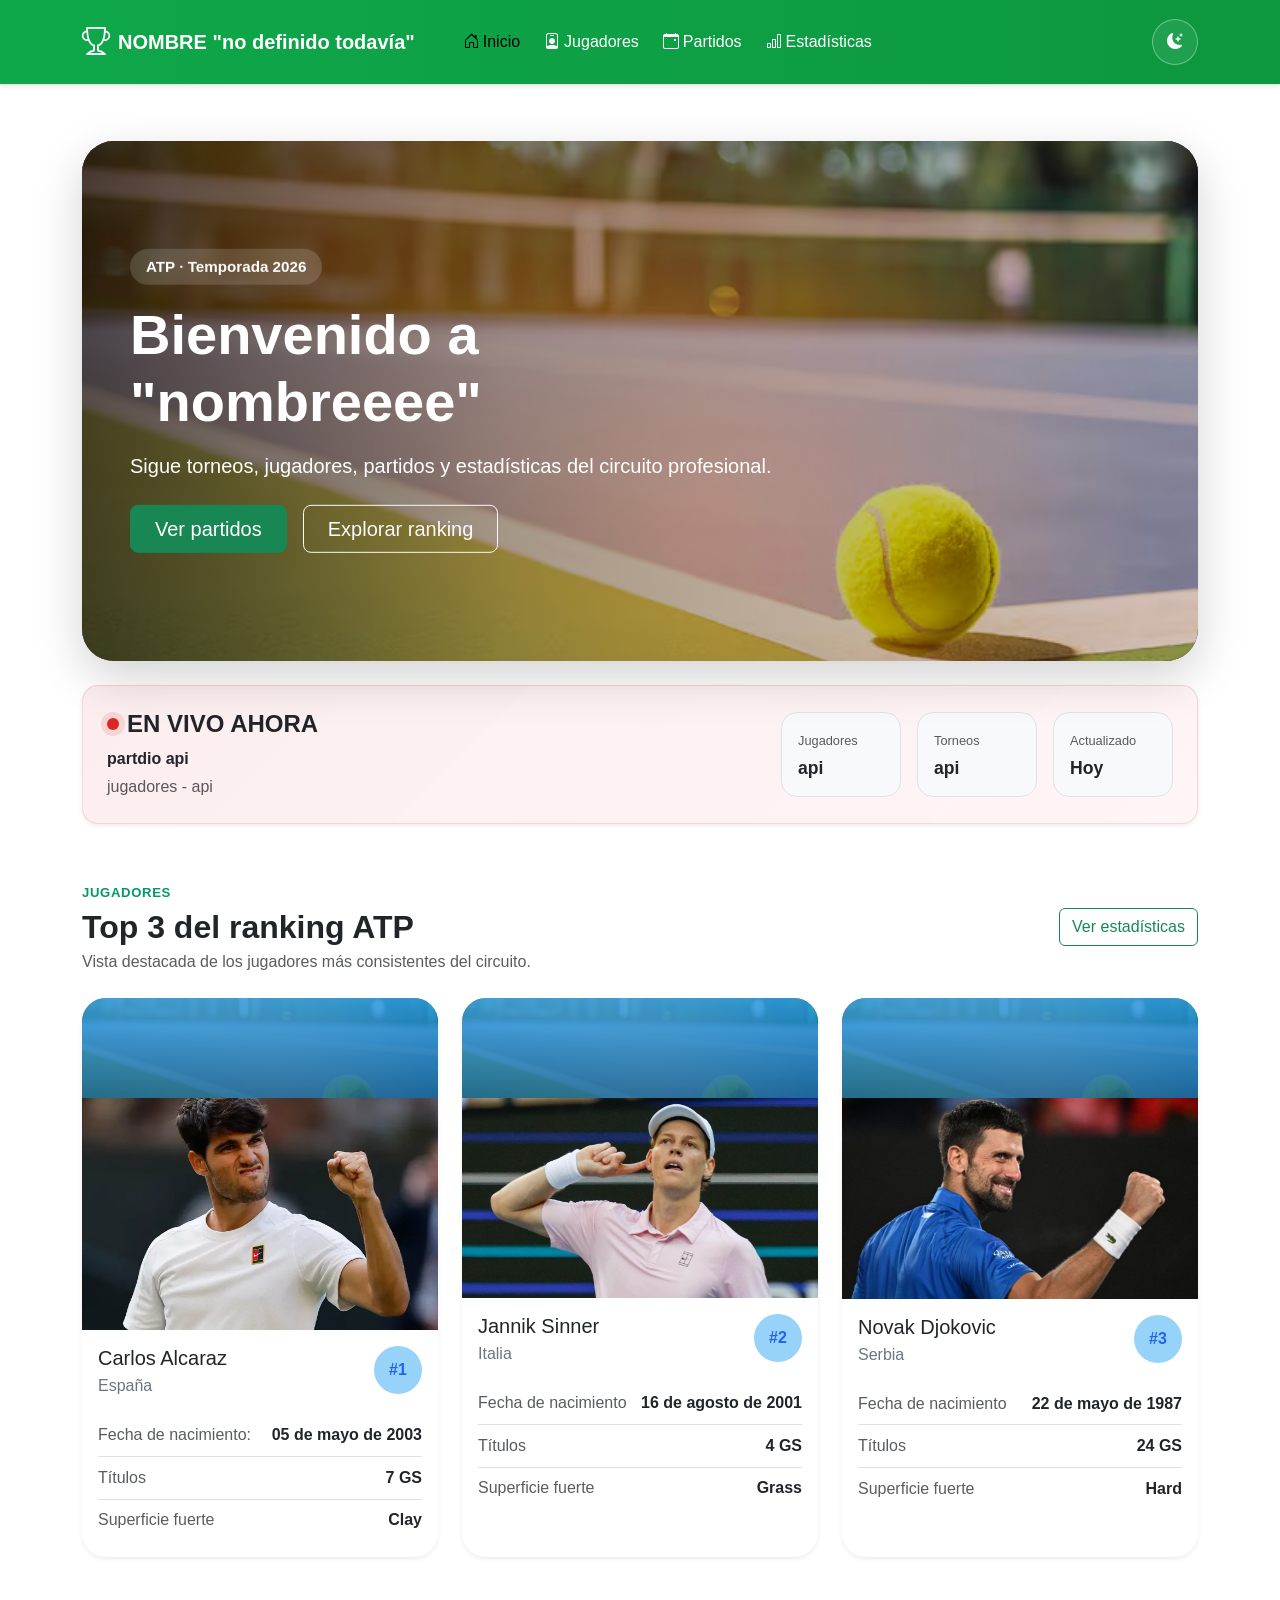
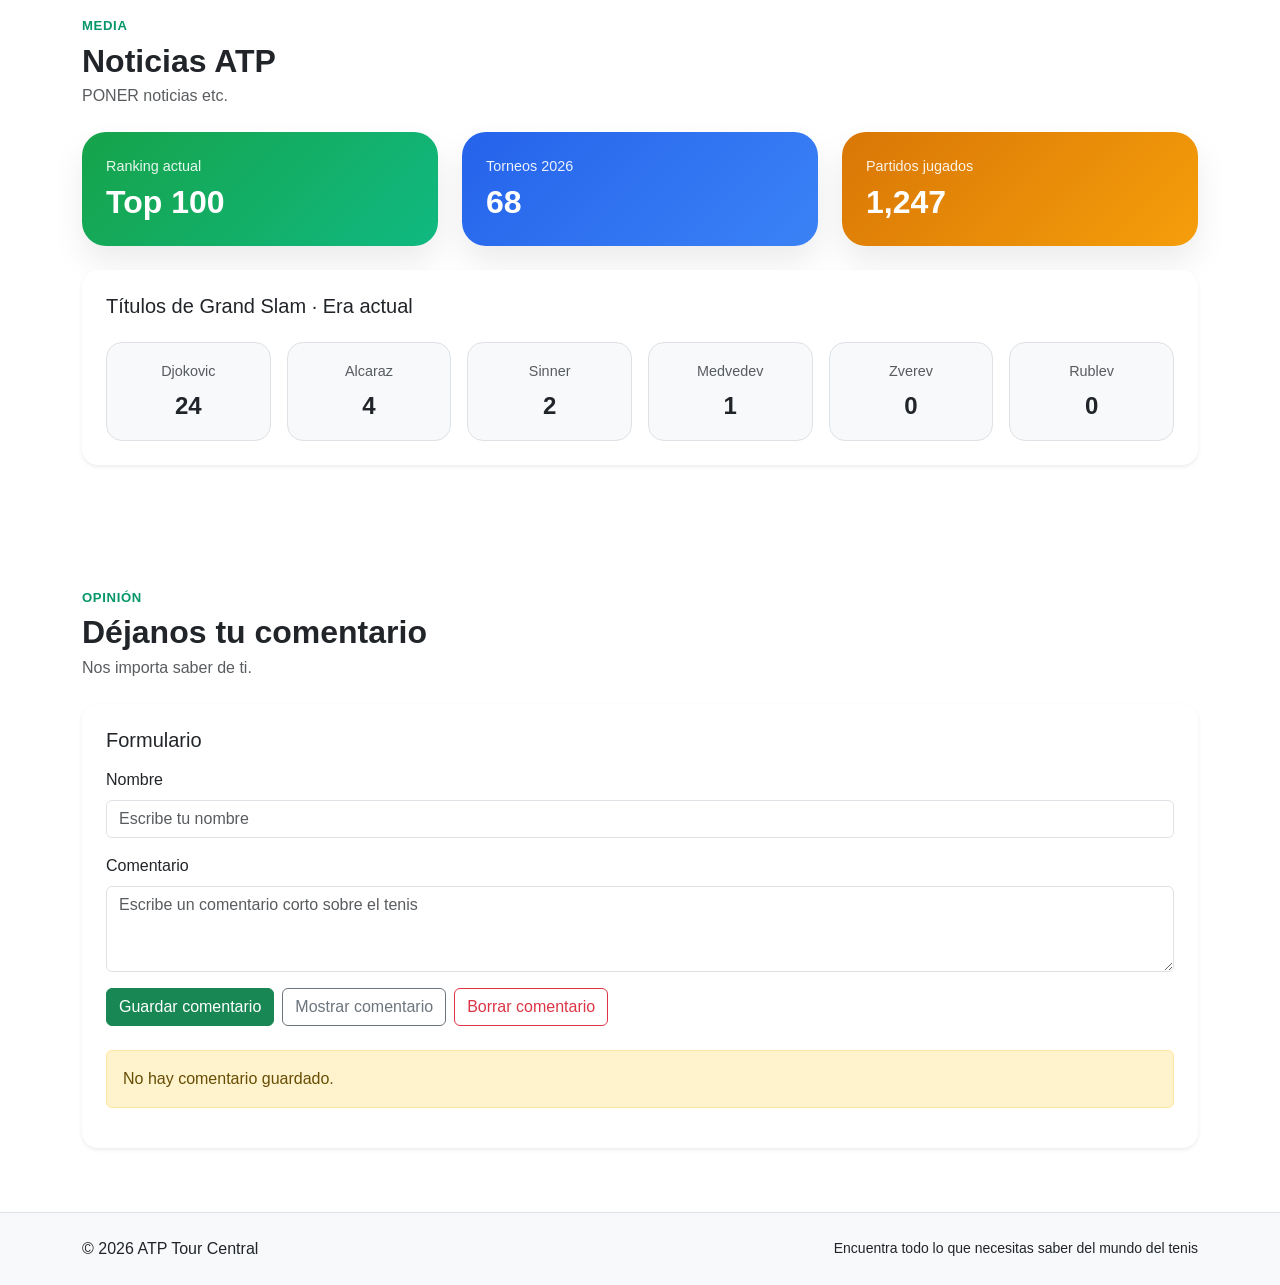
==== index.html @ 0504f3cb ""Cambio de carta"" ====
<!doctype html>
<html
	lang="es"
	data-bs-theme="light">
	<head>
		<meta charset="UTF-8" />
		<meta
			name="viewport"
			content="width=device-width, initial-scale=1.0" />
		<title>Eventos Tenis</title>

		<link
			href="https://cdn.jsdelivr.net/npm/bootstrap@5.3.3/dist/css/bootstrap.min.css"
			rel="stylesheet" />

		<!-- Iconos de bootstrap para navbar -->
		<link
			rel="stylesheet"
			href="https://cdn.jsdelivr.net/npm/bootstrap-icons@1.11.3/font/bootstrap-icons.min.css" />

		<link
			rel="stylesheet"
			href="css/styles.css" />
	</head>
	<body>
		<header class="site-header sticky-top">
			<nav class="navbar navbar-expand-lg border-bottom shadow-sm">
				<div class="container py-2">
					<a
						class="navbar-brand d-flex align-items-center gap-2 fw-bold brand-title"
						href="#inicio">
						<i class="bi bi-trophy fs-3"></i>
						<span>NOMBRE "no definido todavía"</span>
					</a>

					<div class="d-flex align-items-center gap-2 order-lg-2">
						<button
							id="temaToggle"
							class="btn btn-tema-toggle"
							type="button"
							aria-label="Cambiar tema">
							<i class="bi bi-moon-stars-fill"></i>
						</button>

						<button
							class="navbar-toggler"
							type="button"
							data-bs-toggle="collapse"
							data-bs-target="#mainNavbar"
							aria-controls="mainNavbar"
							aria-expanded="false"
							aria-label="Toggle navigation">
							<span class="navbar-toggler-icon"></span>
						</button>
					</div>

					<div
						class="collapse navbar-collapse order-lg-1"
						id="mainNavbar">
						<ul class="navbar-nav ms-lg-4 mt-3 mt-lg-0 gap-lg-2">
							<li class="nav-item">
								<a
									class="nav-link active"
									href="#inicio">
									<i class="bi bi-house-door me-1"></i>Inicio
								</a>
							</li>
							<li class="nav-item">
								<a
									class="nav-link"
									href="jugadores.html">
									<i class="bi bi-person-badge me-1"></i>Jugadores
								</a>
							</li>
							<li class="nav-item">
								<a
									class="nav-link"
									href="partidos.html">
									<i class="bi bi-calendar-event me-1"></i>Partidos
								</a>
							</li>
							<li class="nav-item">
								<a
									class="nav-link"
									href="estadisticas.html">
									<i class="bi bi-bar-chart me-1"></i>Estadísticas
								</a>
							</li>
						</ul>
					</div>
				</div>
			</nav>
		</header>

		<main>
			<section
				id="inicio"
				class="section-space">
				<div class="container">
					<div
						class="recuadro-card overflow-hidden position-relative rounded-5 shadow-lg">
						<img
							src="img/cancha_tenis.avif"
							alt="Cancha de tenis"
							class="recuadro-image" />
						<div class="recuadro-overlay"></div>

						<div
							class="recuadro-content position-absolute top-50 start-0 translate-middle-y">
							<div class="px-4 px-md-5">
								<span class="badge rounded-pill recuadro-badge mb-3">
									ATP · Temporada 2026
								</span>
								<h1 class="display-4 fw-bold mb-3">Bienvenido a "nombreeee"</h1>
								<p class="lead mb-4 recuadro-text">
									Sigue torneos, jugadores, partidos y estadísticas del circuito
									profesional.
								</p>
								<div class="d-flex flex-wrap gap-3">
									<a
										href="partidos.html"
										class="btn btn-success btn-lg px-4">
										Ver partidos
									</a>
									<a
										href="jugadores.html"
										class="btn btn-outline-light btn-lg px-4">
										Explorar ranking
									</a>
								</div>
							</div>
						</div>
					</div>

					<!-- En vivo -->
					<div class="live-banner mt-4 rounded-4 p-4 shadow-sm">
						<div
							class="d-flex flex-column flex-lg-row justify-content-between align-items-lg-center gap-3">
							<div>
								<div class="d-flex align-items-center gap-2 mb-2">
									<span class="live-dot"></span>
									<h2 class="h4 mb-0 text-uppercase fw-bold">En vivo ahora</h2>
								</div>
								<p class="mb-1 fw-semibold">partdio api</p>
								<p class="mb-0 live-subtext">jugadores - api</p>
							</div>

							<div class="d-flex gap-3 flex-wrap">
								<div class="mini-tarjeta">
									<span class="mini-tarjeta-label">Jugadores</span>
									<strong>api</strong>
								</div>
								<div class="mini-tarjeta">
									<span class="mini-tarjeta-label">Torneos</span>
									<strong>api</strong>
								</div>
								<div class="mini-tarjeta">
									<span class="mini-tarjeta-label">Actualizado</span>
									<strong>Hoy</strong>
								</div>
							</div>
						</div>
					</div>
				</div>
			</section>
			<section
				id="jugadores"
				class="section-space">
				<div class="container">
					<div
						class="section-heading d-flex flex-column flex-md-row justify-content-between align-items-md-center gap-3 mb-4">
						<div>
							<span class="seccion-titulos">Jugadores</span>
							<h2 class="section-title mb-1">Top 3 del ranking ATP</h2>
							<p class="section-subtitle mb-0">
								Vista destacada de los jugadores más consistentes del circuito.
							</p>
						</div>
						<a
							href="estadisticas.html"
							class="btn btn-outline-success"
							>Ver estadísticas</a
						>
					</div>

					<div
						id="infoJugadores3"
						class="row g-4">
						<div class="col-12 col-md-6 col-xl-4">
							<article class="player-card card border-0 shadow-sm h-100">
								<div class="player-card-top"></div>
								<img src="img/CarlosAlcaraz.webp" style="width: 420px; height: 232px; object-fit: cover;">
								<div class="card-body">
									<div
										class="d-flex justify-content-between align-items-start mb-3">
										<div>
											<h3
												id="jugador1-nombre"
												class="h5 mb-1">
												Carlos Alcaraz
											</h3>
											<p
												id="jugador1-pais"
												class="text-secondary mb-0">
												España
											</p>
										</div>
										<span class="ranking-badge">#1</span>
									</div>

									<ul class="list-unstyled player-meta mb-0">
										<li>
											<span>Fecha de nacimiento:</span
											><strong id="jugador1-edad">05 de mayo de 2003</strong>
										</li>
										<li><span>Títulos</span><strong>7 GS</strong></li>
										<li><span>Superficie fuerte</span><strong>Clay</strong></li>
									</ul>
								</div>
							</article>
						</div>

						<div class="col-12 col-md-6 col-xl-4">
							<article class="player-card card border-0 shadow-sm h-100">
								<div class="player-card-top"></div>
								<img src="img/Jannik.jpg">
								<div class="card-body">
									<div
										class="d-flex justify-content-between align-items-start mb-3">
										<div>
											<h3
												id="jugador2-nombre"
												class="h5 mb-1">
												Jannik Sinner
											</h3>
											<p
												id="jugador2-pais"
												class="text-secondary mb-0">
												Italia
											</p>
										</div>
										<span class="ranking-badge">#2</span>
									</div>

									<ul class="list-unstyled player-meta mb-0">
										<li>
											<span>Fecha de nacimiento</span
											><strong id="jugador2-edad">16 de agosto de 2001</strong>
										</li>
										<li><span>Títulos</span><strong>4 GS</strong></li>
										<li><span>Superficie fuerte</span><strong>Grass</strong></li>
									</ul>
								</div>
							</article>
						</div>

						<div class="col-12 col-md-6 col-xl-4">
							<article class="player-card card border-0 shadow-sm h-100">
								<div class="player-card-top"></div>
								<img src="img/novak.jpeg">
								<div class="card-body">
									<div
										class="d-flex justify-content-between align-items-start mb-3">
										<div>
											<h3
												id="jugador3-nombre"
												class="h5 mb-1">
												Novak Djokovic
											</h3>
											<p
												id="jugador3-pais"
												class="text-secondary mb-0">
												Serbia
											</p>
										</div>
										<span class="ranking-badge">#3</span>
									</div>

									<ul class="list-unstyled player-meta mb-0">
										<li>
											<span>Fecha de nacimiento</span
											><strong id="jugador3-edad">22 de mayo de 1987</strong>
										</li>
										<li><span>Títulos</span><strong>24 GS</strong></li>
										<li><span>Superficie fuerte</span><strong>Hard</strong></li>
									</ul>
								</div>
							</article>
						</div>
					</div>
				</section>
			<section
				id="relleno"
				class="section-space section-bottom-space">
				<div class="container">
					<div class="section-heading mb-4">
						<span class="seccion-titulos">Media</span>
						<h2 class="section-title mb-1">Noticias ATP</h2>
						<p class="section-subtitle mb-0">
							PONER noticias etc. 
						</p>
					</div>

					<!-- Stats cards -->
					<div class="row g-4 mb-4">
						<div class="col-12 col-md-4">
							<div class="stats-summary-card summary-green h-100">
								<span class="summary-label">Ranking actual</span>
								<h3 class="summary-value">Top 100</h3>
							</div>
						</div>
						<div class="col-12 col-md-4">
							<div class="stats-summary-card summary-blue h-100">
								<span class="summary-label">Torneos 2026</span>
								<h3 class="summary-value">68</h3>
							</div>
						</div>
						<div class="col-12 col-md-4">
							<div class="stats-summary-card summary-yellow h-100">
								<span class="summary-label">Partidos jugados</span>
								<h3 class="summary-value">1,247</h3>
							</div>
						</div>
					</div>

					

						<!-- Grand Slams -->
						<div class="col-12">
							<div class="card border-0 shadow-sm rounded-4">
								<div class="card-body p-4">
									<h3 class="h5 mb-4">Títulos de Grand Slam · Era actual</h3>

									<div class="row g-3">
										<div class="col-6 col-md-3 col-xl-2">
											<div class="slam-box">
												<span class="slam-label">Djokovic</span>
												<strong>24</strong>
											</div>
										</div>
										<div class="col-6 col-md-3 col-xl-2">
											<div class="slam-box">
												<span class="slam-label">Alcaraz</span>
												<strong>4</strong>
											</div>
										</div>
										<div class="col-6 col-md-3 col-xl-2">
											<div class="slam-box">
												<span class="slam-label">Sinner</span>
												<strong>2</strong>
											</div>
										</div>
										<div class="col-6 col-md-3 col-xl-2">
											<div class="slam-box">
												<span class="slam-label">Medvedev</span>
												<strong>1</strong>
											</div>
										</div>
										<div class="col-6 col-md-3 col-xl-2">
											<div class="slam-box">
												<span class="slam-label">Zverev</span>
												<strong>0</strong>
											</div>
										</div>
										<div class="col-6 col-md-3 col-xl-2">
											<div class="slam-box">
												<span class="slam-label">Rublev</span>
												<strong>0</strong>
											</div>
										</div>
									</div>
								</div>
							</div>
						</div>
					</div>
				</div>
			</section>
			<section
				id="comentarios"
				class="section-space section-bottom-space">
				<div class="container">
					<div class="section-heading mb-4">
						<span class="seccion-titulos">Opinión</span>
						<h2 class="section-title mb-1">Déjanos tu comentario</h2>
						<p class="section-subtitle mb-0">
							Nos importa saber de ti. 
						</p>
					</div>

					<div class="card border-0 shadow-sm rounded-4">
						<div class="card-body p-4">
							<form
								action=""
								method="post">
								<fieldset>
									<legend class="h5 mb-3">Formulario</legend>

									<div class="mb-3">
										<label
											for="nombreComentario"
											class="form-label"
											>Nombre</label
										>
										<input
											type="text"
											id="nombreComentario"
											name="nombreComentario"
											class="form-control"
											placeholder="Escribe tu nombre" />
									</div>

									<div class="mb-3">
										<label
											for="textoComentario"
											class="form-label"
											>Comentario</label
										>
										<textarea
											id="textoComentario"
											name="textoComentario"
											class="form-control"
											rows="3"
											placeholder="Escribe un comentario corto sobre el tenis"></textarea>
									</div>
								</fieldset>
							</form>

							<div class="d-flex flex-wrap gap-2">
								<button
									onclick="guardarComentario()"
									class="btn btn-success">
									Guardar comentario
								</button>
								<button
									onclick="verComentario()"
									class="btn btn-outline-secondary">
									Mostrar comentario
								</button>
								<button
									onclick="borrarComentario()"
									class="btn btn-outline-danger">
									Borrar comentario
								</button>
							</div>

							<div
								id="resultadoComentario"
								class="mt-4"></div>
						</div>
					</div>
				</div>
			</section>
			
		</main>

		<footer class="site-footer py-4">
			<div class="container">
				<div
					class="d-flex flex-column flex-md-row justify-content-between align-items-md-center gap-2">
					<p class="mb-0">© 2026 ATP Tour Central</p>
					<p class="mb-0 small">
						Encuentra todo lo que necesitas saber del mundo del tenis
					</p>
				</div>
			</div>
		</footer>

		<script src="https://cdn.jsdelivr.net/npm/bootstrap@5.3.3/dist/js/bootstrap.bundle.min.js"></script>

		<script src="js/script.js"></script>
		<script src="js/tema_script.js"></script>
	</body>
</html>
---- css/styles.css ----
/*Declaración de colores específicos para la página*/
:root {
  --tennis-green: #10b981;
  --tennis-green-dark: #059669;
  --tennis-blue: #2563eb;
  --tennis-yellow: #f59e0b;
  --surface-bg: #f4f7fb;
  --card-radius: 1.5rem;
}

html {
  scroll-behavior: smooth;
}

body {
  /* Se dan los colores como var() para que el efecto de cambio de tema funcione*/
  background: var(--bs-body-bg); 
  color: var(--bs-body-color);
  font-family: "Segoe UI", Tahoma, Geneva, Verdana, sans-serif;
}

.section-space {
  padding-top: 3.5rem;
}

.section-bottom-space {
  padding-bottom: 4rem;
}


/*Estilado de la barra de navegación degradada*/
.site-header .navbar {
  background: linear-gradient(90deg, #0ea84a, #0d973f);
}

.brand-title,
.nav-link {
  color: white;
}

.nav-link:hover {
  color: white;
  background-color: rgba(255, 255, 255, 0.15);
  border-radius: 20px;
}

.navbar-toggler {
  border-color: white;
}

.navbar-toggler-icon {
  filter: invert(1);
}

/* Boton de cambio de tema de claro a oscuro*/
.btn-tema-toggle {
  border: 1px solid rgba(255, 255, 255, 0.35);
  color: #fff;
  border-radius: 999px;
  width: 46px;
  height: 46px;
  display: grid;
  place-items: center;
  background: rgba(255, 255, 255, 0.08);
}

.btn-tema-toggle:hover {
  background: rgba(255, 255, 255, 0.16);
  color: #fff;
}

/* Estilo para el recuadro principal con imagen degradada*/
.recuadro-card {
  min-height: 520px;
  background: #0b1324;
}

.recuadro-image {
  width: 100%;
  height: 520px;
  object-fit: cover;
  display: block;
}

.recuadro-overlay {
  position: absolute;
  inset: 0;
  background:
    linear-gradient(90deg, rgba(0, 0, 0, 0.65) 0%, rgba(0, 0, 0, 0.35) 38%, rgba(0, 0, 0, 0.12) 100%);
}

.recuadro-content {
  z-index: 2;
  max-width: 760px;
  color: #fff;
}

.recuadro-badge {
  background-color: rgba(255, 255, 255, 0.15);
  color: #fff;
  font-size: 0.95rem;
  padding: 0.65rem 1rem;
  backdrop-filter: blur(8px);
}

.recuadro-text {
  max-width: 650px;
}

/* Banner de partidos en vivo con el punto de "en vivo"*/
.live-banner {
  background: linear-gradient(135deg, rgba(220, 38, 38, 0.08), rgba(244, 63, 94, 0.05));
  border: 1px solid rgba(220, 38, 38, 0.14);
}

.live-dot {
  width: 12px;
  height: 12px;
  background-color: #dc2626;
  border-radius: 50%;
  display: inline-block;
  box-shadow: 0 0 0 6px rgba(220, 38, 38, 0.12);
}

.live-subtext {
  color: var(--bs-secondary-color);
}

/* Tarjetas mini que aparecen en el banner de live*/
.mini-tarjeta {
  min-width: 120px;
  background: var(--bs-tertiary-bg);
  border-radius: 1rem;
  padding: 0.9rem 1rem;
  border: 1px solid var(--bs-border-color);
}

.mini-tarjeta strong {
  display: block;
  font-size: 1.1rem;
  margin-top: 0.2rem;
}

.mini-tarjeta-label {
  font-size: 0.8rem;
  color: var(--bs-secondary-color);
}

/* Los títulos referentes a la división de secciones #href*/
.seccion-titulos {
  display: inline-block;
  color: var(--tennis-green-dark);
  font-weight: 700;
  text-transform: uppercase;
  letter-spacing: 0.05em;
  font-size: 0.82rem;
  margin-bottom: 0.35rem;
}

.section-title {
  font-size: 2rem;
  font-weight: 700;
}

.section-subtitle {
  color: var(--bs-secondary-color);
}

/* Las tarjetas de los jugadore tpo 3*/
.player-card {
  border-radius: var(--card-radius);
  overflow: hidden;
  transition: transform 0.25s ease, box-shadow 0.25s ease;
}

/* Que pasa si el mouse está encima*/
.player-card:hover {
  transform: translateY(-5px);
  box-shadow: 0 1.25rem 2rem rgba(0, 0, 0, 0.08) !important;
}

/* top de las tarjetas con posible foto de jugadores*/
.player-card-top {
  height: 100px;
  background:
    linear-gradient(rgba(41, 164, 240, 0.82), rgba(4, 93, 149, 0.82)),
    url("../img/cancha_tenis.avif") center/cover;
}

.ranking-badge {
  width: 48px;
  height: 48px;
  border-radius: 50%;
  background: rgba(41, 164, 240, 0.486);
  color: var(--tennis-blue);
  display: grid;
  place-items: center;
  font-weight: 700;
}

/*Estilado de la tabla de rankings*/
.player-meta li {
  display: flex;
  justify-content: space-between;
  padding: 0.55rem 0;
  border-bottom: 1px solid var(--bs-border-color);
}

.player-meta li:last-child {
  border-bottom: none;
}

.player-meta span {
  color: var(--bs-secondary-color);
}

.ranking-table thead th {
  background: var(--bs-tertiary-bg);
  color: var(--bs-body-color);
  font-weight: 700;
  white-space: nowrap;
}

.ranking-table td,
.ranking-table th {
  padding: 1rem 1.1rem;
  border-color: var(--bs-border-color);
}




/* Seccion del calendario de los partidos en forma de lista card*/
.match-card {
  transition: transform 0.2s ease, box-shadow 0.2s ease;
}

.match-card:hover {
  transform: translateY(-3px);
}

.match-tournament {
  display: inline-block;
  font-weight: 600;
  color: var(--tennis-green-dark);
}

.vs-badge {
  background: var(--bs-tertiary-bg);
  color: var(--bs-secondary-color);
  border-radius: 999px;
  font-size: 0.8rem;
  padding: 0.3rem 0.75rem;
  width: fit-content;
}

.match-time {
  font-weight: 600;
}

.match-status {
  display: inline-block;
  border-radius: 999px;
  padding: 0.45rem 0.85rem;
  font-size: 0.85rem;
  font-weight: 600;
}

.match-status.live {
  background: rgba(220, 38, 38, 0.12);
  color: #dc2626;
}

.match-status.next {
  background: rgba(37, 99, 235, 0.12);
  color: #2563eb;
}


/*Tarjetas de estadísticas con sus respectivos colores degradados*/
.stats-summary-card {
  border-radius: var(--card-radius);
  color: #fff;
  padding: 1.5rem;
  box-shadow: 0 1rem 2rem rgba(0, 0, 0, 0.08);
}

.summary-green {
  background: linear-gradient(135deg, #16a34a, #10b981);
}

.summary-blue {
  background: linear-gradient(135deg, #2563eb, #3b82f6);
}

.summary-yellow {
  background: linear-gradient(135deg, #d97706, #f59e0b);
}

.summary-label {
  display: block;
  font-size: 0.9rem;
  opacity: 0.9;
  margin-bottom: 0.35rem;
}

.summary-value {
  font-size: 2rem;
  font-weight: 700;
  margin: 0;
}

/* Mini cuadrados de los grand slams de los principales jugadores*/
.slam-box {
  background: var(--bs-tertiary-bg);
  border: 1px solid var(--bs-border-color);
  border-radius: 1rem;
  padding: 1rem;
  text-align: center;
  height: 100%;
}

.slam-box strong {
  display: block;
  font-size: 1.5rem;
  margin-top: 0.35rem;
}

.slam-label {
  color: var(--bs-secondary-color);
  font-size: 0.9rem;
}


/* Estilado del pie de pagina*/
.site-footer {
  border-top: 1px solid var(--bs-border-color);
  background: var(--bs-tertiary-bg);
}

/*IMPORTANTE*/
/* Ajustes para el tema oscuro */
[data-bs-theme="dark"] .site-header .navbar {
  background: linear-gradient(90deg, #0c7c36, #0b6f31);
}

[data-bs-theme="dark"] .recuadro-overlay {
  background:
    linear-gradient(90deg, rgba(0, 0, 0, 0.76) 0%, rgba(0, 0, 0, 0.48) 38%, rgba(0, 0, 0, 0.16) 100%);
}

[data-bs-theme="dark"] .live-banner {
  background: rgba(255, 255, 255, 0.03);
  border-color: rgba(255, 255, 255, 0.08);
}

[data-bs-theme="dark"] .ranking-table tbody tr:hover {
  background: rgba(16, 185, 129, 0.08);
}

/* IMPORTANTE*/
/* Cómo se hace responsivo*/
@media (max-width: 991.98px) {
  .recuadro-card,
  .recuadro-image {
    min-height: 450px;
    height: 450px;
  }

  .recuadro-content h1 {
    font-size: 2.5rem;
  }
}

@media (max-width: 767.98px) {
  .section-space {
    padding-top: 2.5rem;
  }

  .recuadro-card,
  .recuadro-image {
    min-height: 420px;
    height: 420px;
  }

  .recuadro-content {
    max-width: 100%;
  }

  .recuadro-content h1 {
    font-size: 2rem;
  }

  .recuadro-text {
    font-size: 1rem;
  }


  .section-title {
    font-size: 1.6rem;
  }

}
/* Estilos adicionales para los partidos */
.match-card .badge.bg-light {
    background-color: var(--bs-tertiary-bg) !important;
    color: var(--bs-body-color) !important;
    border: 1px solid var(--bs-border-color);
}

.filter-btn.active {
    background-color: var(--tennis-green);
    border-color: var(--tennis-green);
    color: white;
}

.filter-btn.btn-outline-secondary:hover {
    background-color: var(--tennis-green);
    border-color: var(--tennis-green);
    color: white;
}

#tournament-info .badge {
    font-size: 0.8rem;
    padding: 0.4rem 0.8rem;
}

.match-card .bi-trophy-fill {
    font-size: 0.75rem;
}

.match-card .border-top {
    border-color: var(--bs-border-color) !important;
}

/* Estilos para los badges de sets */
.match-card .badge.bg-light {
    background-color: var(--bs-tertiary-bg) !important;
    color: var(--bs-body-color) !important;
    border: 1px solid var(--bs-border-color);
    font-weight: normal;
    padding: 0.4rem 0.8rem;
}

.filter-btn.active {
    background-color: var(--tennis-green);
    border-color: var(--tennis-green);
    color: white;
}

.filter-btn.btn-outline-secondary:hover {
    background-color: var(--tennis-green);
    border-color: var(--tennis-green);
    color: white;
}

#tournament-info .badge {
    font-size: 0.8rem;
    padding: 0.4rem 0.8rem;
}

.match-card .bi-trophy-fill {
    font-size: 0.75rem;
}

.match-card .border-top {
    border-color: var(--bs-border-color) !important;
}

/* Estilo para el contador de partidos */
#tournament-info .badge.bg-info {
    background-color: var(--tennis-blue) !important;
    font-size: 0.75rem;
    padding: 0.35rem 0.7rem;
}

/* Estilo para el botón mostrar más */
#load-more-btn {
    transition: all 0.3s ease;
}

#load-more-btn:hover {
    transform: translateY(-2px);
    box-shadow: 0 4px 12px rgba(16, 185, 129, 0.25);
}

#load-more-btn i {
    transition: transform 0.2s ease;
}

#load-more-btn:hover i {
    transform: scale(1.1);
}
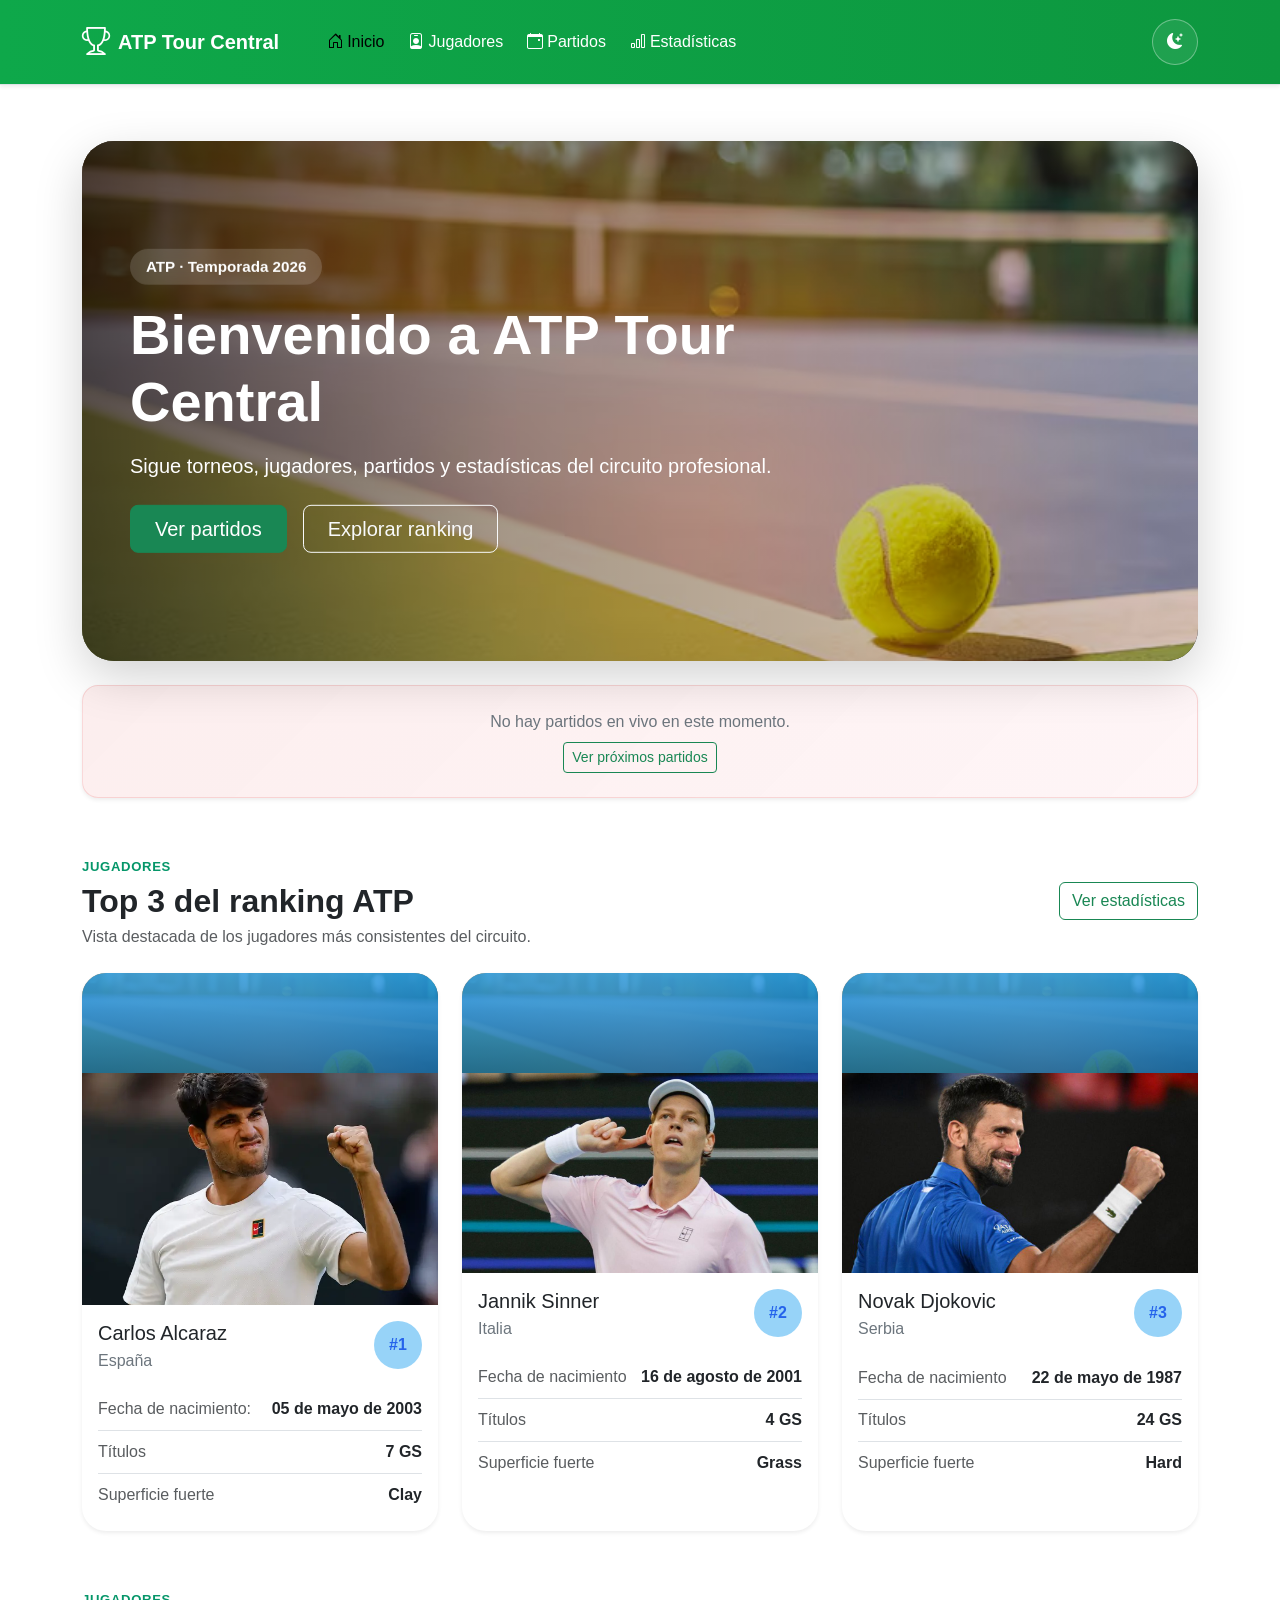
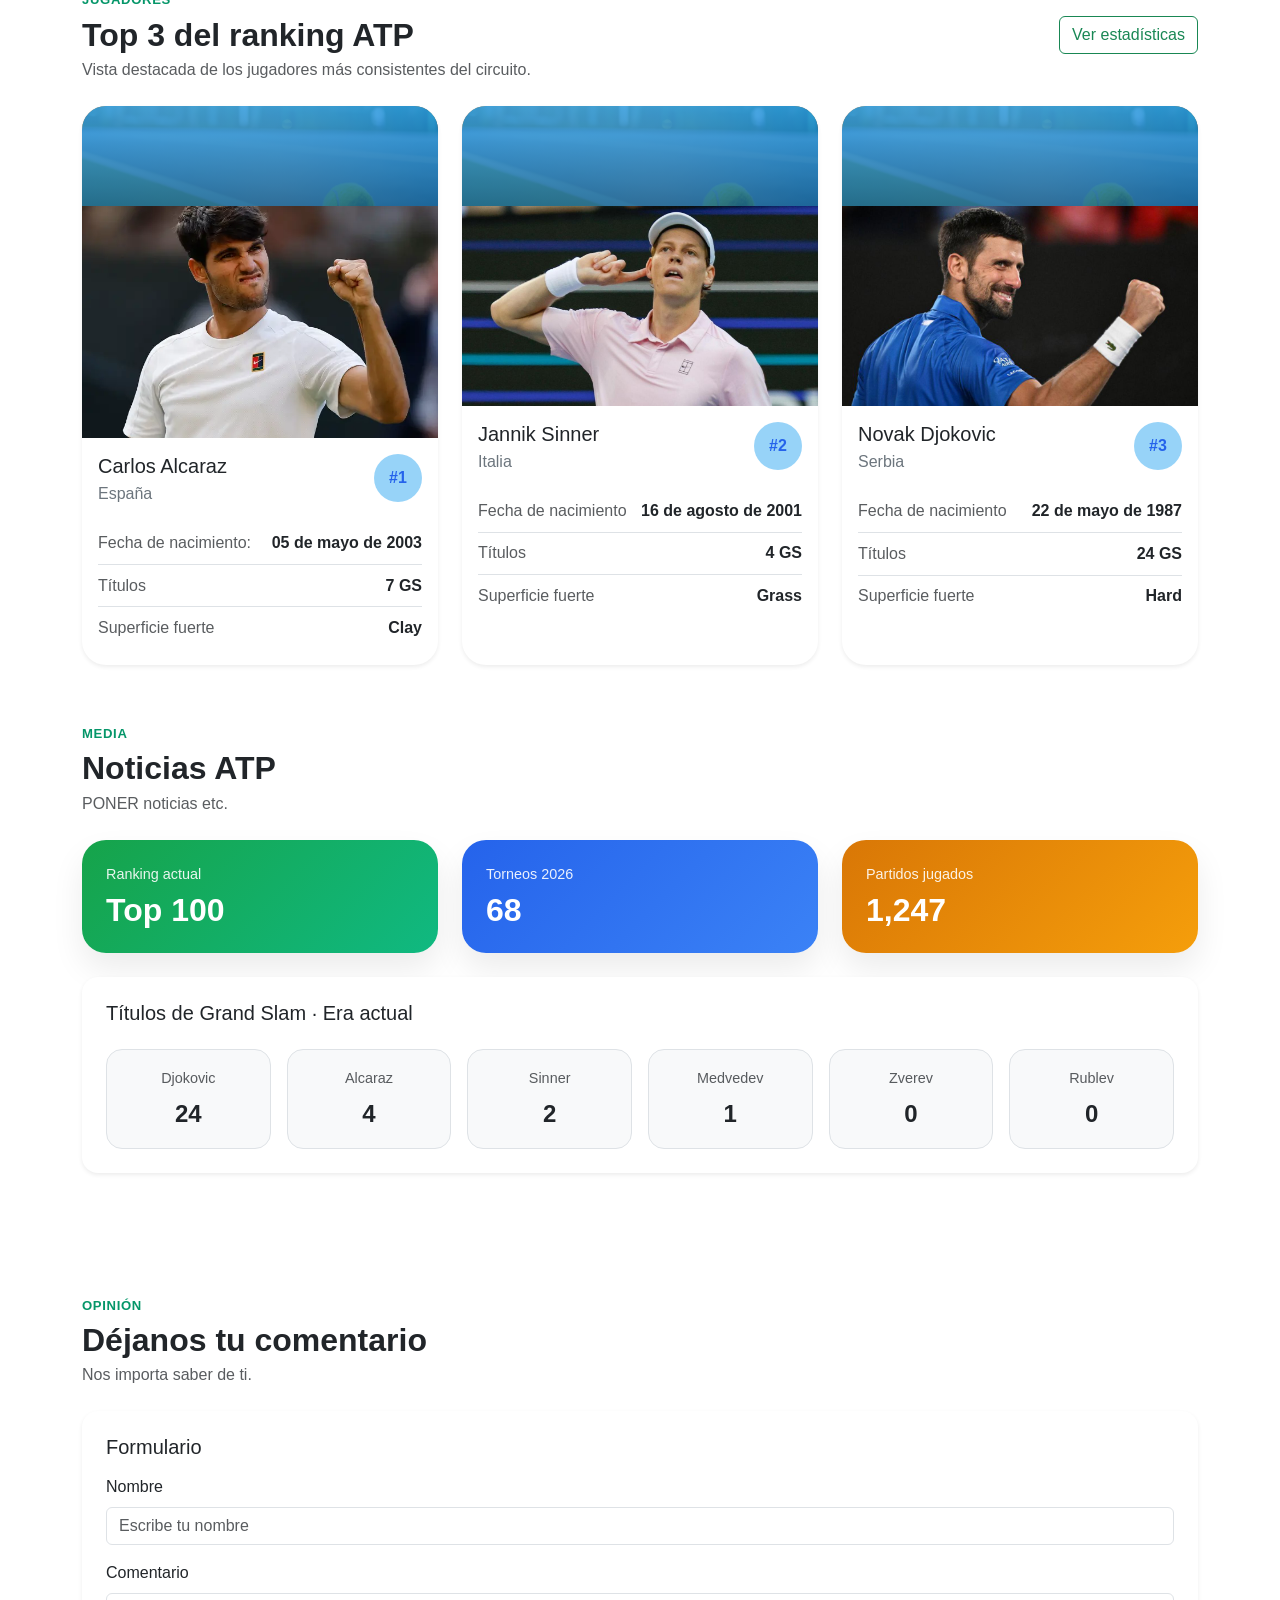
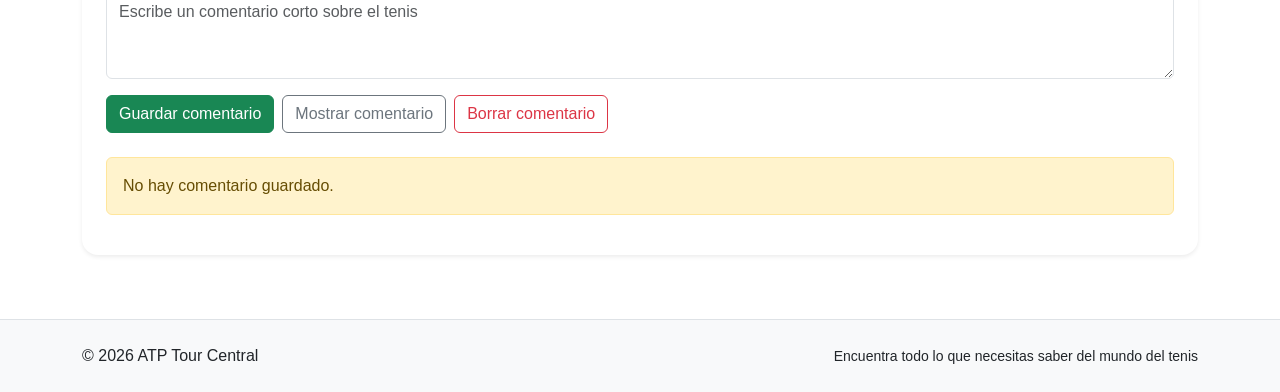
==== commit 31116439: "Merge branch 'main' of https://github.com/NataliaGom/ProyectoEventosDeportivos" ====
--- a/index.html
+++ b/index.html
@@ -28,9 +28,9 @@
 				<div class="container py-2">
 					<a
 						class="navbar-brand d-flex align-items-center gap-2 fw-bold brand-title"
-						href="#inicio">
+						href="index.html">
 						<i class="bi bi-trophy fs-3"></i>
-						<span>NOMBRE "no definido todavía"</span>
+						<span>ATP Tour Central</span>
 					</a>
 
 					<div class="d-flex align-items-center gap-2 order-lg-2">
@@ -61,7 +61,7 @@
 							<li class="nav-item">
 								<a
 									class="nav-link active"
-									href="#inicio">
+									href="index.html">
 									<i class="bi bi-house-door me-1"></i>Inicio
 								</a>
 							</li>
@@ -111,7 +111,7 @@
 								<span class="badge rounded-pill recuadro-badge mb-3">
 									ATP · Temporada 2026
 								</span>
-								<h1 class="display-4 fw-bold mb-3">Bienvenido a "nombreeee"</h1>
+								<h1 class="display-4 fw-bold mb-3">Bienvenido a ATP Tour Central</h1>
 								<p class="lead mb-4 recuadro-text">
 									Sigue torneos, jugadores, partidos y estadísticas del circuito
 									profesional.
@@ -133,7 +133,7 @@
 					</div>
 
 					<!-- En vivo -->
-					<div class="live-banner mt-4 rounded-4 p-4 shadow-sm">
+					<div id="live-banner" class="live-banner mt-4 rounded-4 p-4 shadow-sm" style="display: none;">
 						<div
 							class="d-flex flex-column flex-lg-row justify-content-between align-items-lg-center gap-3">
 							<div>
@@ -141,28 +141,36 @@
 									<span class="live-dot"></span>
 									<h2 class="h4 mb-0 text-uppercase fw-bold">En vivo ahora</h2>
 								</div>
-								<p class="mb-1 fw-semibold">partdio api</p>
-								<p class="mb-0 live-subtext">jugadores - api</p>
+								<p id="live-partido" class="mb-1 fw-semibold">Cargando partido...</p>
+								<p id="live-detalle" class="mb-0 live-subtext">Cargando información...</p>
 							</div>
 
 							<div class="d-flex gap-3 flex-wrap">
 								<div class="mini-tarjeta">
-									<span class="mini-tarjeta-label">Jugadores</span>
-									<strong>api</strong>
+									<span class="mini-tarjeta-label">Torneo</span>
+									<strong id="live-torneo">---</strong>
 								</div>
 								<div class="mini-tarjeta">
-									<span class="mini-tarjeta-label">Torneos</span>
-									<strong>api</strong>
+									<span class="mini-tarjeta-label">Ronda</span>
+									<strong id="live-ronda">---</strong>
 								</div>
 								<div class="mini-tarjeta">
-									<span class="mini-tarjeta-label">Actualizado</span>
-									<strong>Hoy</strong>
-								</div>
-							</div>
+									<span class="mini-tarjeta-label">Marcador</span>
+									<strong id="live-marcador">---</strong>
+								</div>
+							</div>
+						</div>
+					</div>
+					
+					<div id="no-live-banner" class="live-banner mt-4 rounded-4 p-4 shadow-sm">
+						<div class="text-center">
+							<p class="mb-0 text-secondary">No hay partidos en vivo en este momento.</p>
+							<a href="partidos.html" class="btn btn-outline-success btn-sm mt-2">Ver próximos partidos</a>
 						</div>
 					</div>
 				</div>
 			</section>
+			
 			<section
 				id="jugadores"
 				class="section-space">
@@ -289,6 +297,133 @@
 						</div>
 					</div>
 				</section>
+
+			<section
+				id="jugadores"
+				class="section-space">
+				<div class="container">
+					<div
+						class="section-heading d-flex flex-column flex-md-row justify-content-between align-items-md-center gap-3 mb-4">
+						<div>
+							<span class="seccion-titulos">Jugadores</span>
+							<h2 class="section-title mb-1">Top 3 del ranking ATP</h2>
+							<p class="section-subtitle mb-0">
+								Vista destacada de los jugadores más consistentes del circuito.
+							</p>
+						</div>
+						<a
+							href="estadisticas.html"
+							class="btn btn-outline-success"
+							>Ver estadísticas</a
+						>
+					</div>
+
+					<div
+						id="infoJugadores3"
+						class="row g-4">
+						<div class="col-12 col-md-6 col-xl-4">
+							<article class="player-card card border-0 shadow-sm h-100">
+								<div class="player-card-top"></div>
+								<img src="img/CarlosAlcaraz.webp" style="width: 420px; height: 232px; object-fit: cover;">
+								<div class="card-body">
+									<div
+										class="d-flex justify-content-between align-items-start mb-3">
+										<div>
+											<h3
+												id="jugador1-nombre"
+												class="h5 mb-1">
+												Carlos Alcaraz
+											</h3>
+											<p
+												id="jugador1-pais"
+												class="text-secondary mb-0">
+												España
+											</p>
+										</div>
+										<span class="ranking-badge">#1</span>
+									</div>
+
+									<ul class="list-unstyled player-meta mb-0">
+										<li>
+											<span>Fecha de nacimiento:</span
+											><strong id="jugador1-edad">05 de mayo de 2003</strong>
+										</li>
+										<li><span>Títulos</span><strong>7 GS</strong></li>
+										<li><span>Superficie fuerte</span><strong>Clay</strong></li>
+									</ul>
+								</div>
+							</article>
+						</div>
+
+						<div class="col-12 col-md-6 col-xl-4">
+							<article class="player-card card border-0 shadow-sm h-100">
+								<div class="player-card-top"></div>
+								<img src="img/Jannik.jpg">
+								<div class="card-body">
+									<div
+										class="d-flex justify-content-between align-items-start mb-3">
+										<div>
+											<h3
+												id="jugador2-nombre"
+												class="h5 mb-1">
+												Jannik Sinner
+											</h3>
+											<p
+												id="jugador2-pais"
+												class="text-secondary mb-0">
+												Italia
+											</p>
+										</div>
+										<span class="ranking-badge">#2</span>
+									</div>
+
+									<ul class="list-unstyled player-meta mb-0">
+										<li>
+											<span>Fecha de nacimiento</span
+											><strong id="jugador2-edad">16 de agosto de 2001</strong>
+										</li>
+										<li><span>Títulos</span><strong>4 GS</strong></li>
+										<li><span>Superficie fuerte</span><strong>Grass</strong></li>
+									</ul>
+								</div>
+							</article>
+						</div>
+
+						<div class="col-12 col-md-6 col-xl-4">
+							<article class="player-card card border-0 shadow-sm h-100">
+								<div class="player-card-top"></div>
+								<img src="img/novak.jpeg">
+								<div class="card-body">
+									<div
+										class="d-flex justify-content-between align-items-start mb-3">
+										<div>
+											<h3
+												id="jugador3-nombre"
+												class="h5 mb-1">
+												Novak Djokovic
+											</h3>
+											<p
+												id="jugador3-pais"
+												class="text-secondary mb-0">
+												Serbia
+											</p>
+										</div>
+										<span class="ranking-badge">#3</span>
+									</div>
+
+									<ul class="list-unstyled player-meta mb-0">
+										<li>
+											<span>Fecha de nacimiento</span
+											><strong id="jugador3-edad">22 de mayo de 1987</strong>
+										</li>
+										<li><span>Títulos</span><strong>24 GS</strong></li>
+										<li><span>Superficie fuerte</span><strong>Hard</strong></li>
+									</ul>
+								</div>
+							</article>
+						</div>
+					</div>
+				</section>
 			<section
 				id="relleno"
 				class="section-space section-bottom-space">
@@ -323,50 +458,47 @@
 						</div>
 					</div>
 
-					
-
-						<!-- Grand Slams -->
-						<div class="col-12">
-							<div class="card border-0 shadow-sm rounded-4">
-								<div class="card-body p-4">
-									<h3 class="h5 mb-4">Títulos de Grand Slam · Era actual</h3>
-
-									<div class="row g-3">
-										<div class="col-6 col-md-3 col-xl-2">
-											<div class="slam-box">
-												<span class="slam-label">Djokovic</span>
-												<strong>24</strong>
-											</div>
-										</div>
-										<div class="col-6 col-md-3 col-xl-2">
-											<div class="slam-box">
-												<span class="slam-label">Alcaraz</span>
-												<strong>4</strong>
-											</div>
-										</div>
-										<div class="col-6 col-md-3 col-xl-2">
-											<div class="slam-box">
-												<span class="slam-label">Sinner</span>
-												<strong>2</strong>
-											</div>
-										</div>
-										<div class="col-6 col-md-3 col-xl-2">
-											<div class="slam-box">
-												<span class="slam-label">Medvedev</span>
-												<strong>1</strong>
-											</div>
-										</div>
-										<div class="col-6 col-md-3 col-xl-2">
-											<div class="slam-box">
-												<span class="slam-label">Zverev</span>
-												<strong>0</strong>
-											</div>
-										</div>
-										<div class="col-6 col-md-3 col-xl-2">
-											<div class="slam-box">
-												<span class="slam-label">Rublev</span>
-												<strong>0</strong>
-											</div>
+					<!-- Grand Slams -->
+					<div class="col-12">
+						<div class="card border-0 shadow-sm rounded-4">
+							<div class="card-body p-4">
+								<h3 class="h5 mb-4">Títulos de Grand Slam · Era actual</h3>
+
+								<div class="row g-3">
+									<div class="col-6 col-md-3 col-xl-2">
+										<div class="slam-box">
+											<span class="slam-label">Djokovic</span>
+											<strong>24</strong>
+										</div>
+									</div>
+									<div class="col-6 col-md-3 col-xl-2">
+										<div class="slam-box">
+											<span class="slam-label">Alcaraz</span>
+											<strong>4</strong>
+										</div>
+									</div>
+									<div class="col-6 col-md-3 col-xl-2">
+										<div class="slam-box">
+											<span class="slam-label">Sinner</span>
+											<strong>2</strong>
+										</div>
+									</div>
+									<div class="col-6 col-md-3 col-xl-2">
+										<div class="slam-box">
+											<span class="slam-label">Medvedev</span>
+											<strong>1</strong>
+										</div>
+									</div>
+									<div class="col-6 col-md-3 col-xl-2">
+										<div class="slam-box">
+											<span class="slam-label">Zverev</span>
+											<strong>0</strong>
+										</div>
+									</div>
+									<div class="col-6 col-md-3 col-xl-2">
+										<div class="slam-box">
+											<span class="slam-label">Rublev</span>
+											<strong>0</strong>
 										</div>
 									</div>
 								</div>
@@ -469,5 +601,6 @@
 
 		<script src="js/script.js"></script>
 		<script src="js/tema_script.js"></script>
+		<script src="js/index_script.js"></script>
 	</body>
-</html>
+</html>
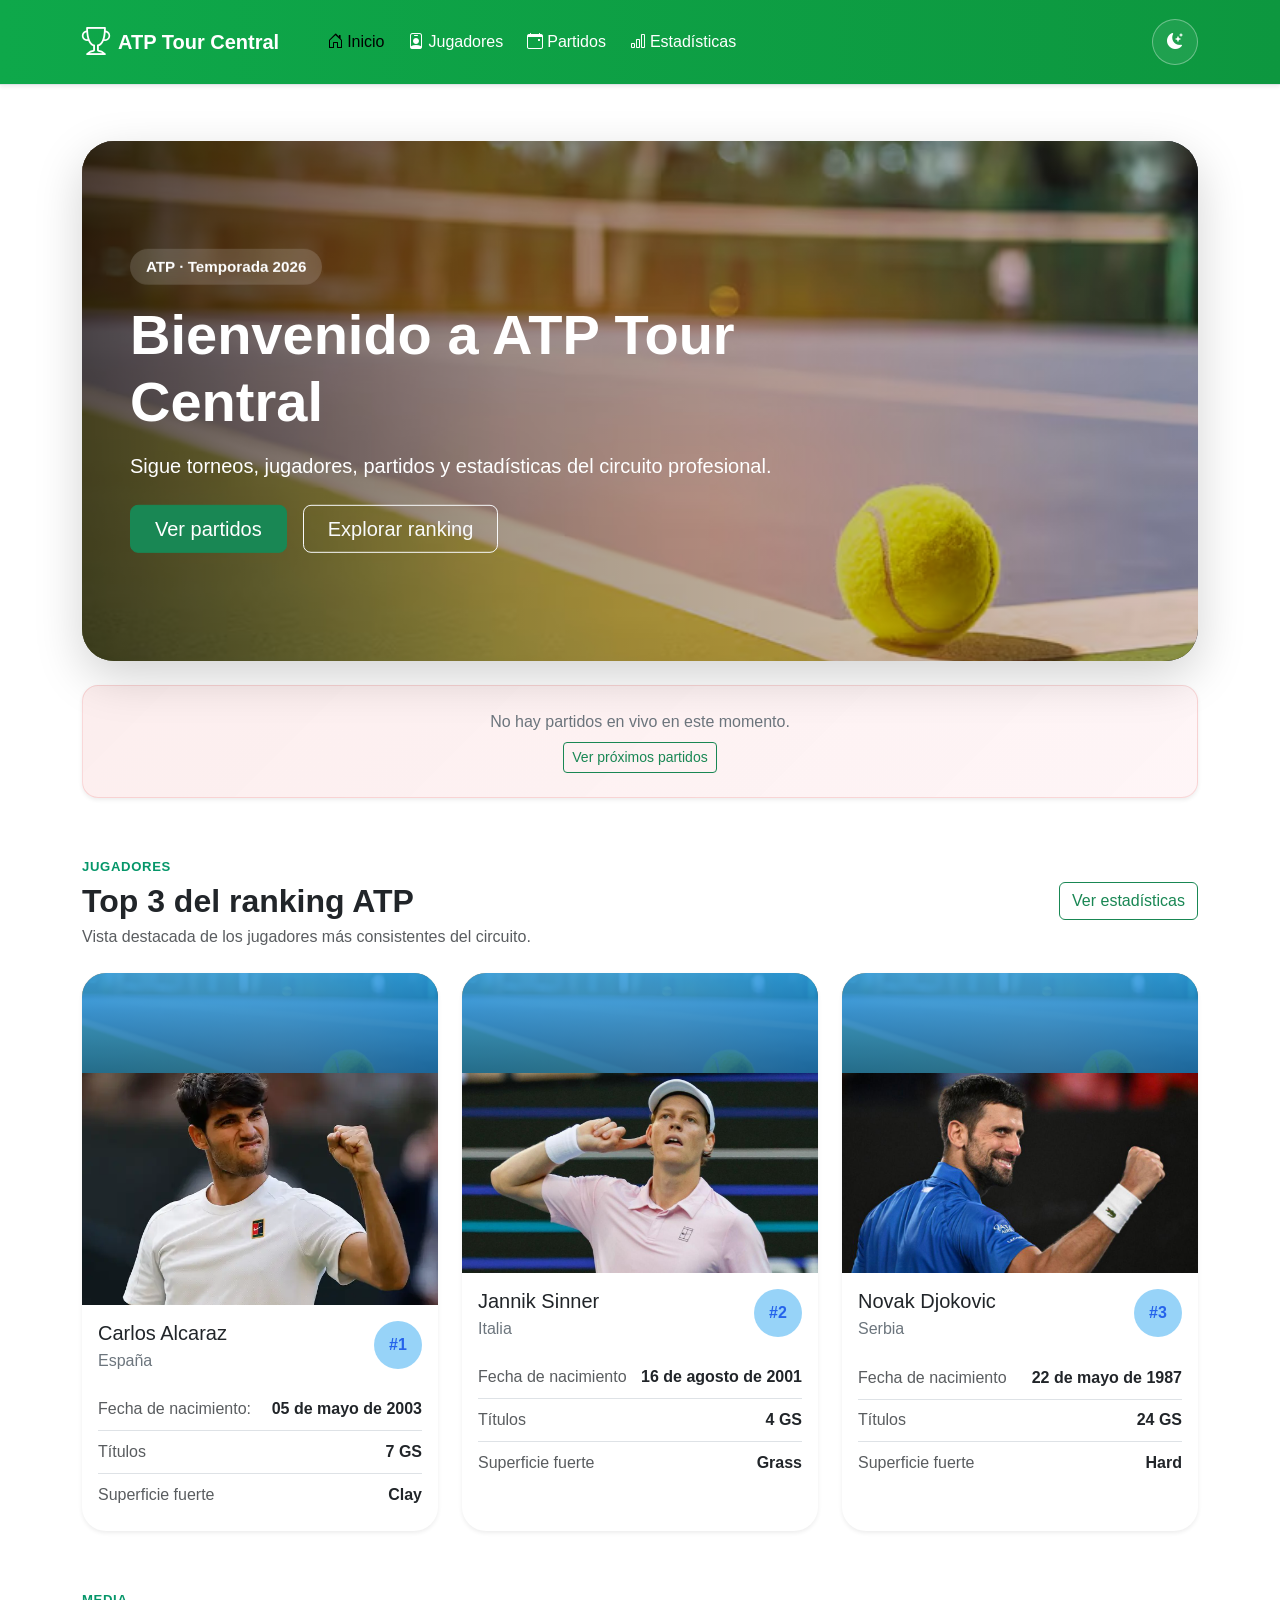
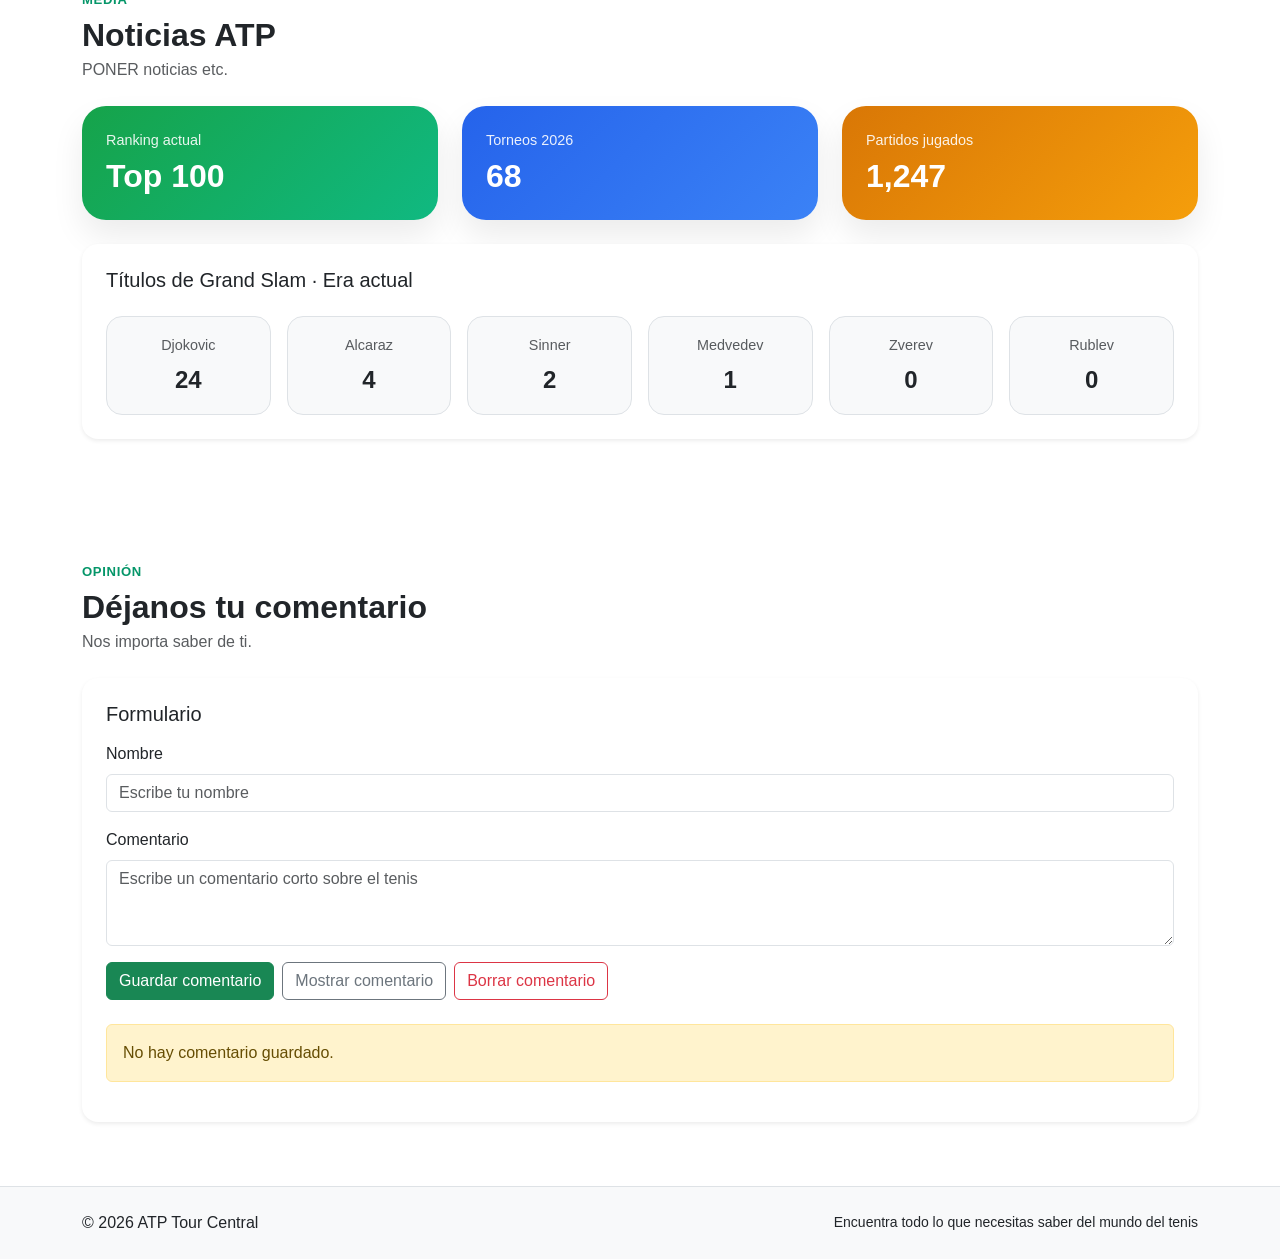
==== commit 84dec9f8: ""Se borro algo extra"" ====
--- a/index.html
+++ b/index.html
@@ -171,6 +171,7 @@
 				</div>
 			</section>
 			
+
 			<section
 				id="jugadores"
 				class="section-space">
@@ -297,133 +298,6 @@
 						</div>
 					</div>
 				</section>
-
-			<section
-				id="jugadores"
-				class="section-space">
-				<div class="container">
-					<div
-						class="section-heading d-flex flex-column flex-md-row justify-content-between align-items-md-center gap-3 mb-4">
-						<div>
-							<span class="seccion-titulos">Jugadores</span>
-							<h2 class="section-title mb-1">Top 3 del ranking ATP</h2>
-							<p class="section-subtitle mb-0">
-								Vista destacada de los jugadores más consistentes del circuito.
-							</p>
-						</div>
-						<a
-							href="estadisticas.html"
-							class="btn btn-outline-success"
-							>Ver estadísticas</a
-						>
-					</div>
-
-					<div
-						id="infoJugadores3"
-						class="row g-4">
-						<div class="col-12 col-md-6 col-xl-4">
-							<article class="player-card card border-0 shadow-sm h-100">
-								<div class="player-card-top"></div>
-								<img src="img/CarlosAlcaraz.webp" style="width: 420px; height: 232px; object-fit: cover;">
-								<div class="card-body">
-									<div
-										class="d-flex justify-content-between align-items-start mb-3">
-										<div>
-											<h3
-												id="jugador1-nombre"
-												class="h5 mb-1">
-												Carlos Alcaraz
-											</h3>
-											<p
-												id="jugador1-pais"
-												class="text-secondary mb-0">
-												España
-											</p>
-										</div>
-										<span class="ranking-badge">#1</span>
-									</div>
-
-									<ul class="list-unstyled player-meta mb-0">
-										<li>
-											<span>Fecha de nacimiento:</span
-											><strong id="jugador1-edad">05 de mayo de 2003</strong>
-										</li>
-										<li><span>Títulos</span><strong>7 GS</strong></li>
-										<li><span>Superficie fuerte</span><strong>Clay</strong></li>
-									</ul>
-								</div>
-							</article>
-						</div>
-
-						<div class="col-12 col-md-6 col-xl-4">
-							<article class="player-card card border-0 shadow-sm h-100">
-								<div class="player-card-top"></div>
-								<img src="img/Jannik.jpg">
-								<div class="card-body">
-									<div
-										class="d-flex justify-content-between align-items-start mb-3">
-										<div>
-											<h3
-												id="jugador2-nombre"
-												class="h5 mb-1">
-												Jannik Sinner
-											</h3>
-											<p
-												id="jugador2-pais"
-												class="text-secondary mb-0">
-												Italia
-											</p>
-										</div>
-										<span class="ranking-badge">#2</span>
-									</div>
-
-									<ul class="list-unstyled player-meta mb-0">
-										<li>
-											<span>Fecha de nacimiento</span
-											><strong id="jugador2-edad">16 de agosto de 2001</strong>
-										</li>
-										<li><span>Títulos</span><strong>4 GS</strong></li>
-										<li><span>Superficie fuerte</span><strong>Grass</strong></li>
-									</ul>
-								</div>
-							</article>
-						</div>
-
-						<div class="col-12 col-md-6 col-xl-4">
-							<article class="player-card card border-0 shadow-sm h-100">
-								<div class="player-card-top"></div>
-								<img src="img/novak.jpeg">
-								<div class="card-body">
-									<div
-										class="d-flex justify-content-between align-items-start mb-3">
-										<div>
-											<h3
-												id="jugador3-nombre"
-												class="h5 mb-1">
-												Novak Djokovic
-											</h3>
-											<p
-												id="jugador3-pais"
-												class="text-secondary mb-0">
-												Serbia
-											</p>
-										</div>
-										<span class="ranking-badge">#3</span>
-									</div>
-
-									<ul class="list-unstyled player-meta mb-0">
-										<li>
-											<span>Fecha de nacimiento</span
-											><strong id="jugador3-edad">22 de mayo de 1987</strong>
-										</li>
-										<li><span>Títulos</span><strong>24 GS</strong></li>
-										<li><span>Superficie fuerte</span><strong>Hard</strong></li>
-									</ul>
-								</div>
-							</article>
-						</div>
-					</div>
-				</section>
 			<section
 				id="relleno"
 				class="section-space section-bottom-space">
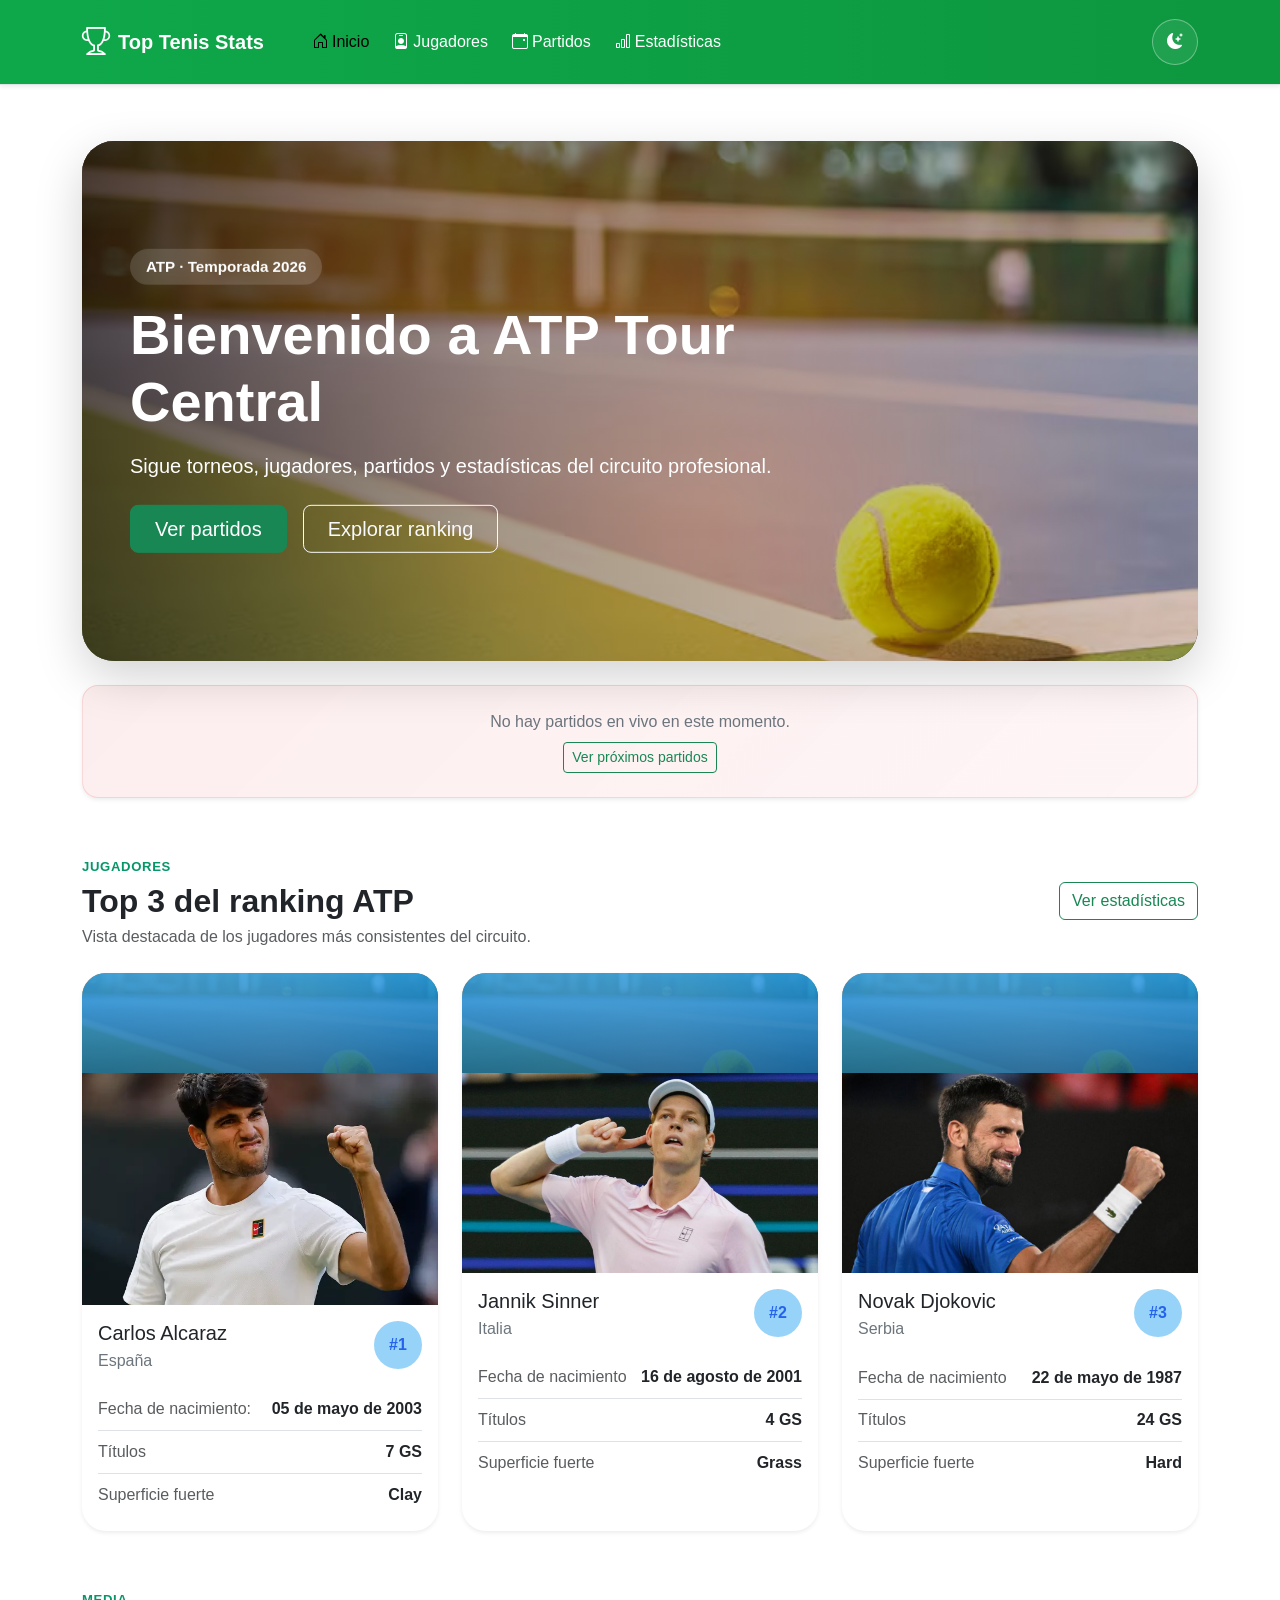
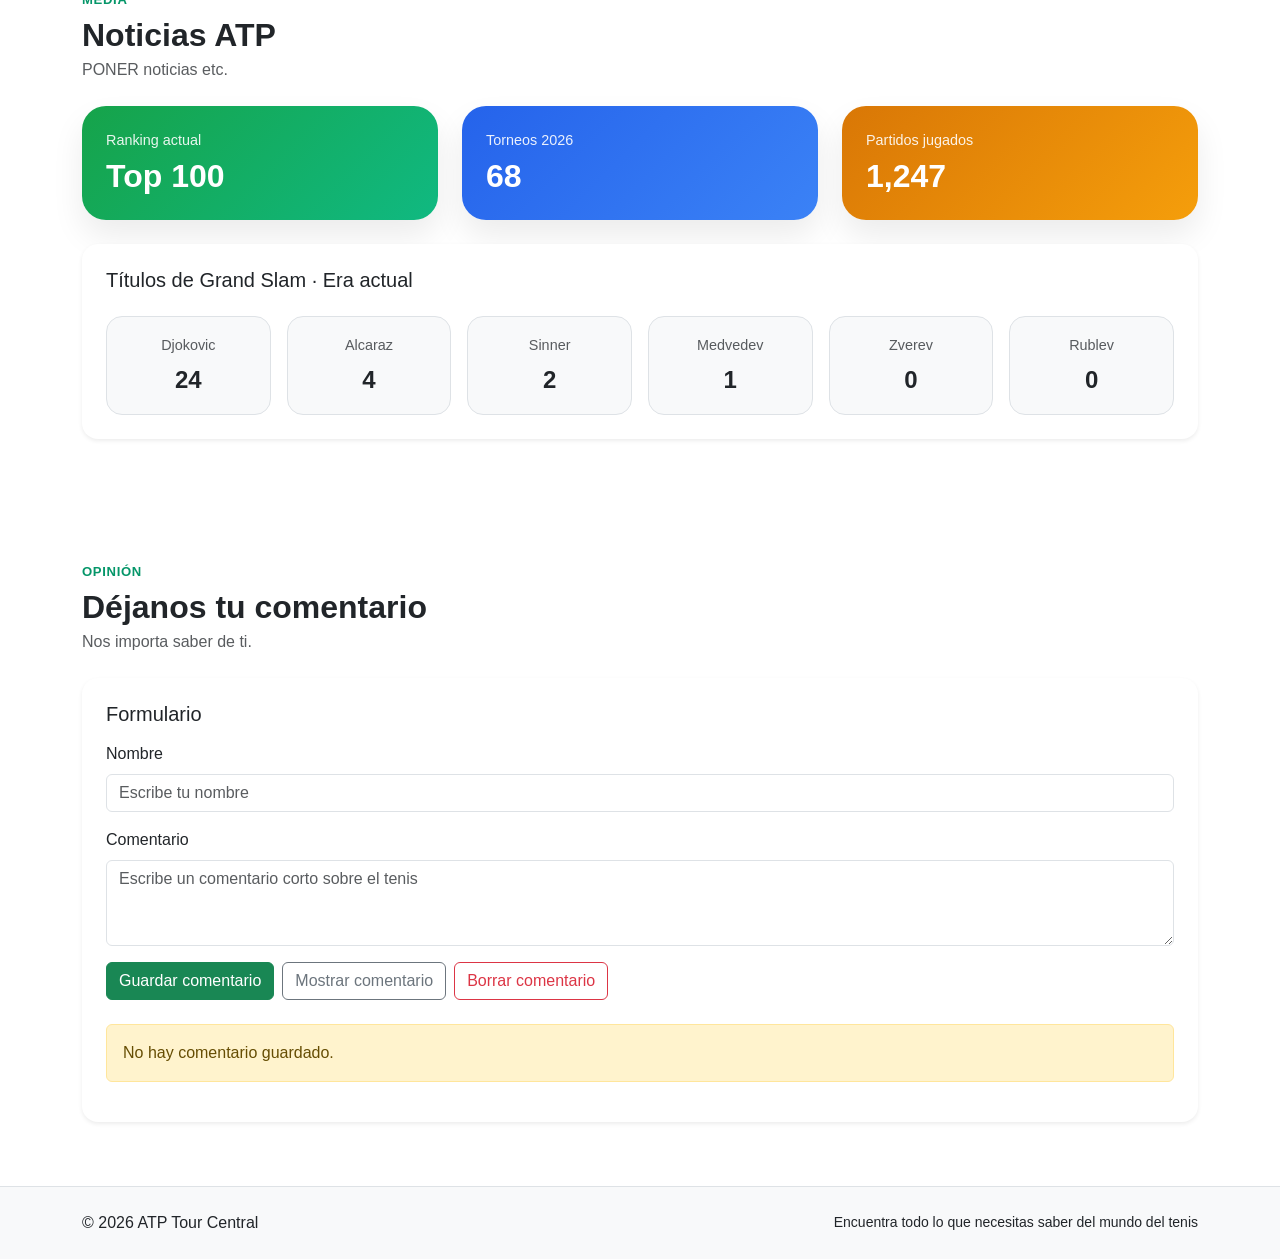
==== commit 4c4210d8: "Coloqué nombre correctos de títulos" ====
--- a/index.html
+++ b/index.html
@@ -7,7 +7,7 @@
 		<meta
 			name="viewport"
 			content="width=device-width, initial-scale=1.0" />
-		<title>Eventos Tenis</title>
+		<title>Top Tenis Stats Inicio</title>
 
 		<link
 			href="https://cdn.jsdelivr.net/npm/bootstrap@5.3.3/dist/css/bootstrap.min.css"
@@ -30,7 +30,7 @@
 						class="navbar-brand d-flex align-items-center gap-2 fw-bold brand-title"
 						href="index.html">
 						<i class="bi bi-trophy fs-3"></i>
-						<span>ATP Tour Central</span>
+						<span>Top Tenis Stats</span>
 					</a>
 
 					<div class="d-flex align-items-center gap-2 order-lg-2">
@@ -477,4 +477,4 @@
 		<script src="js/tema_script.js"></script>
 		<script src="js/index_script.js"></script>
 	</body>
-</html>+</html>
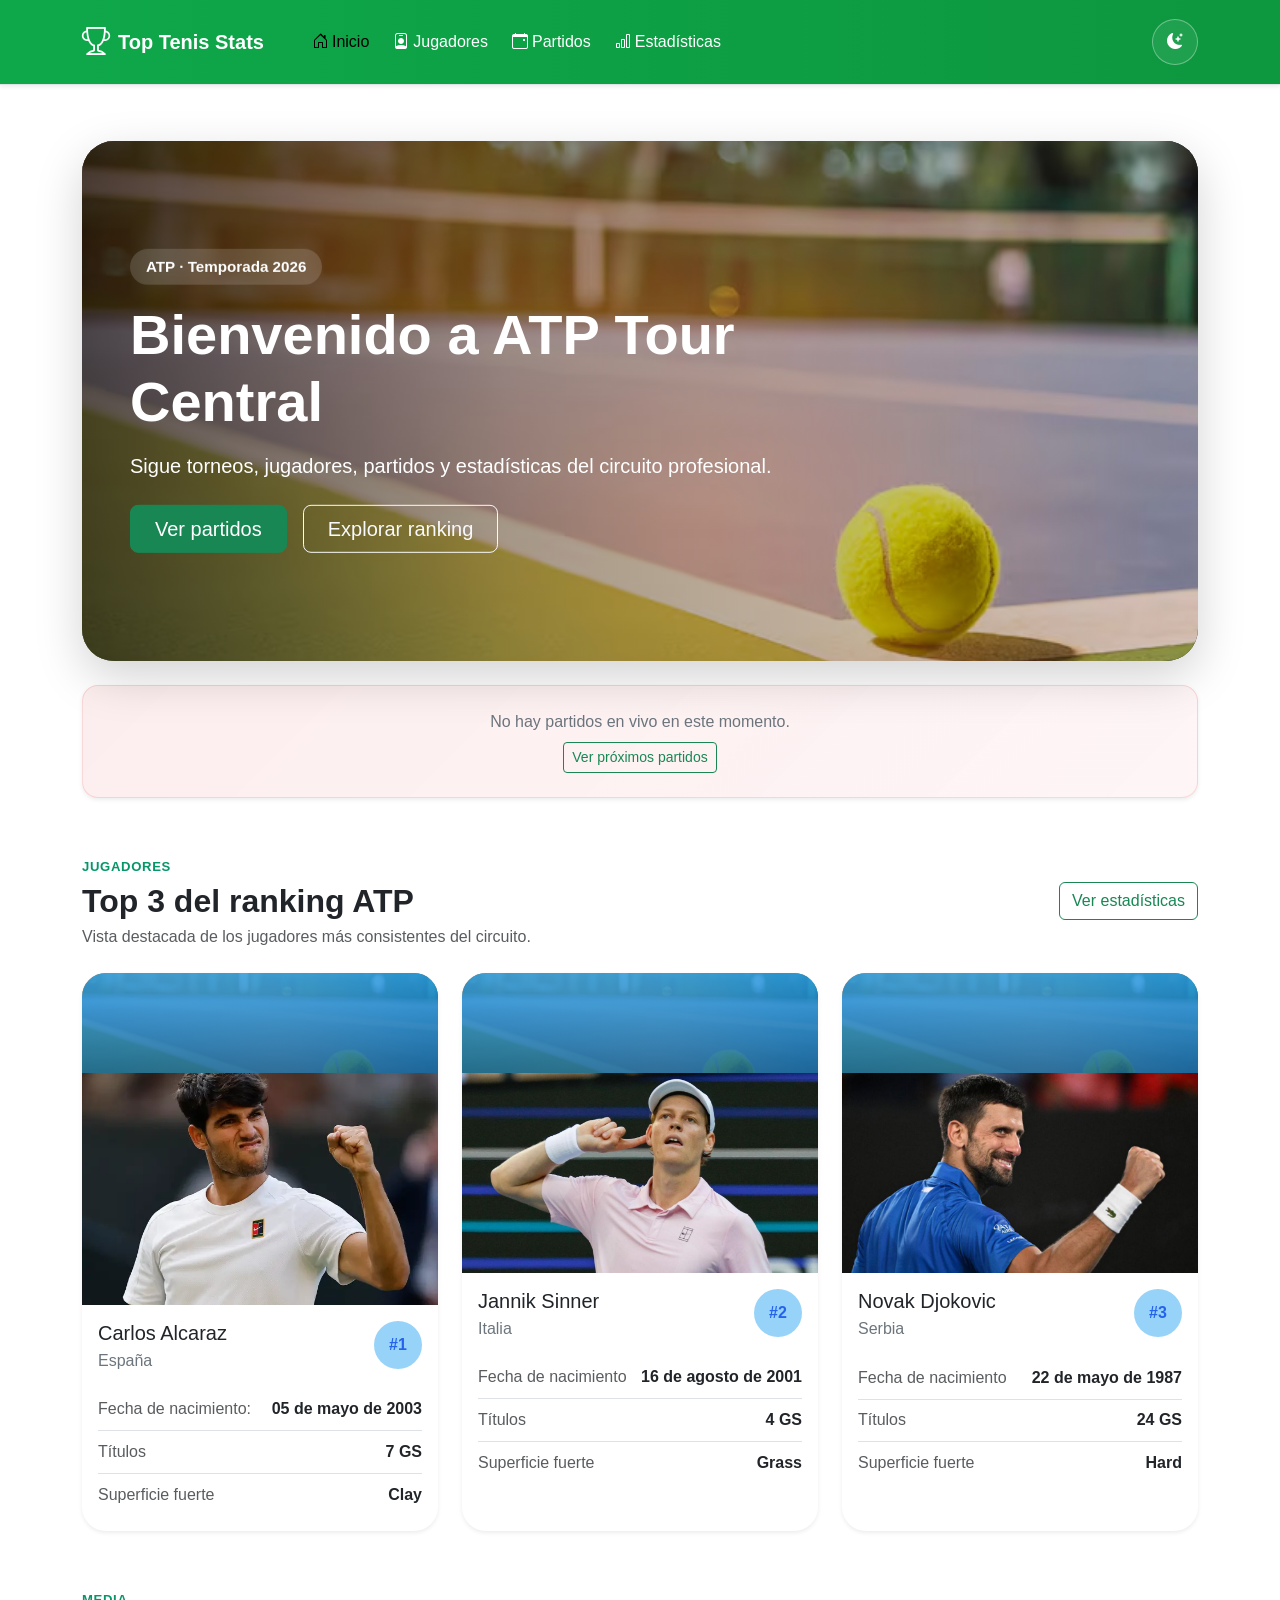
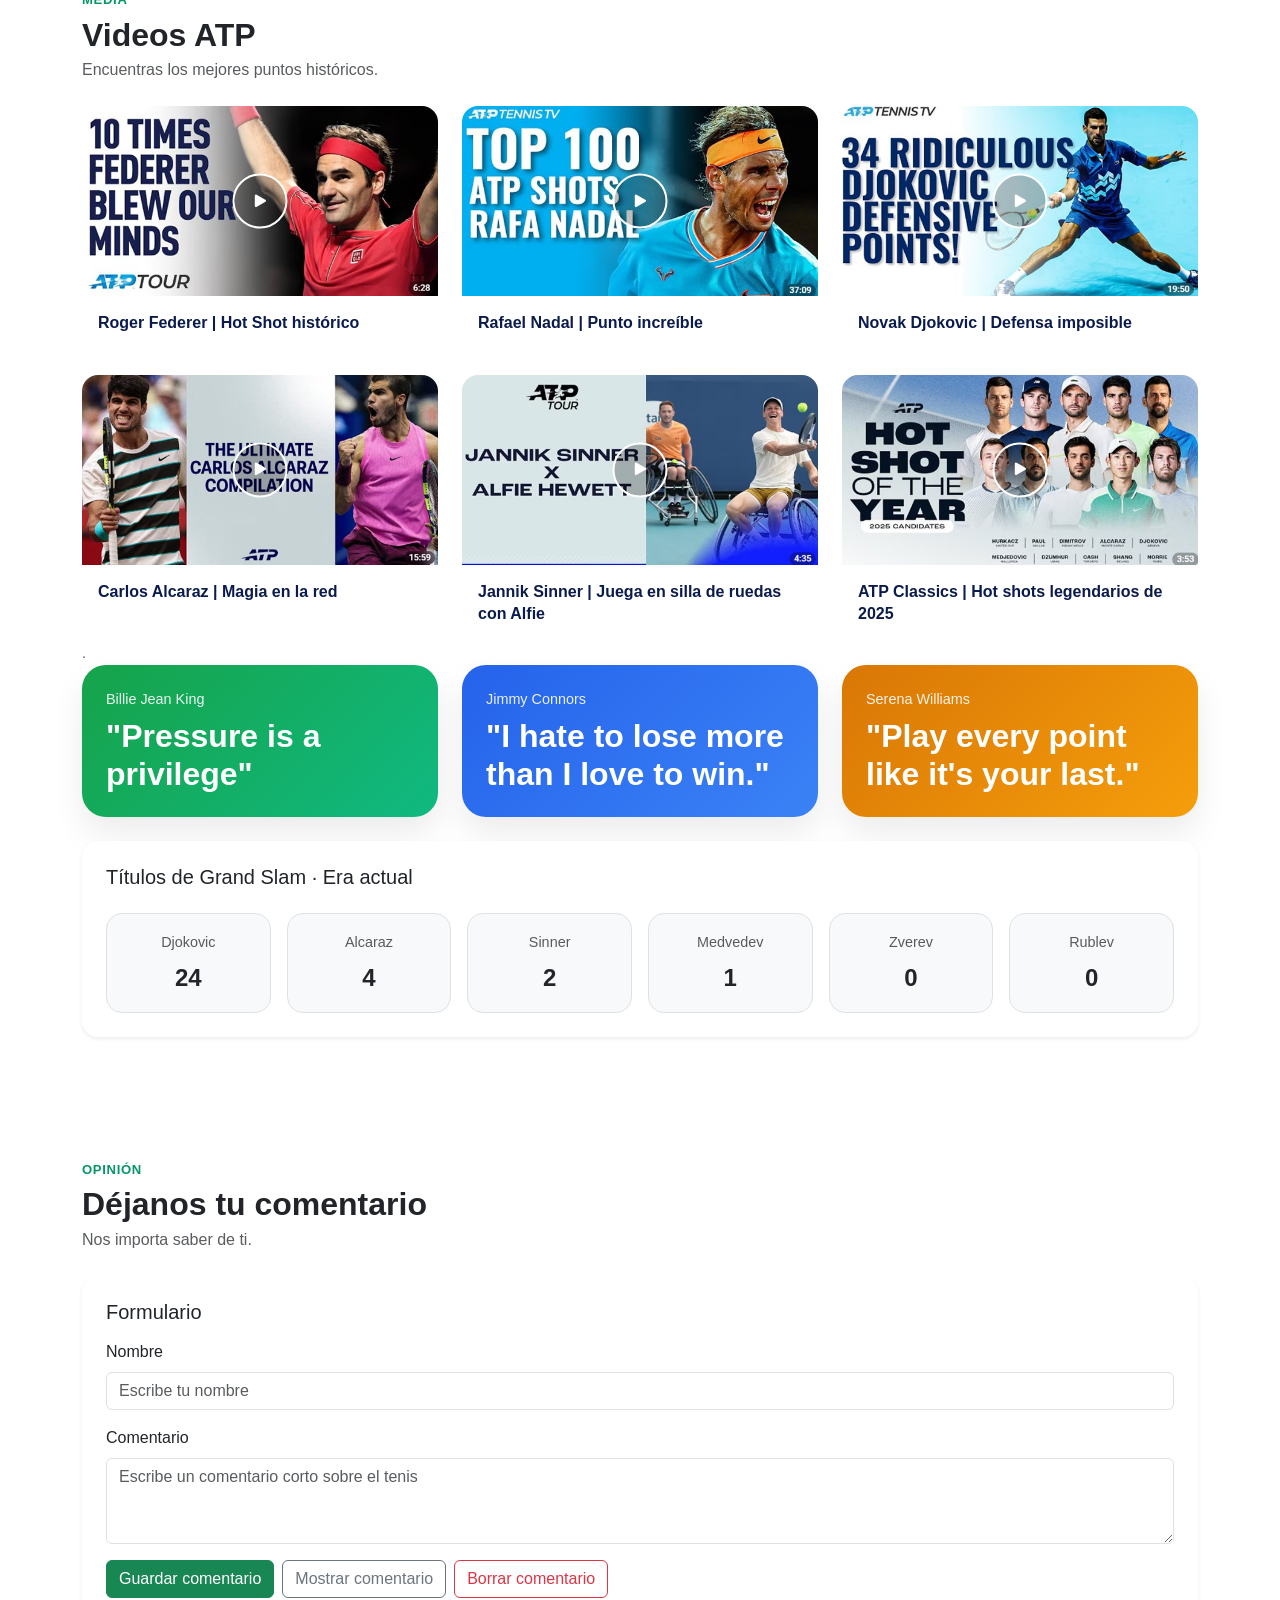
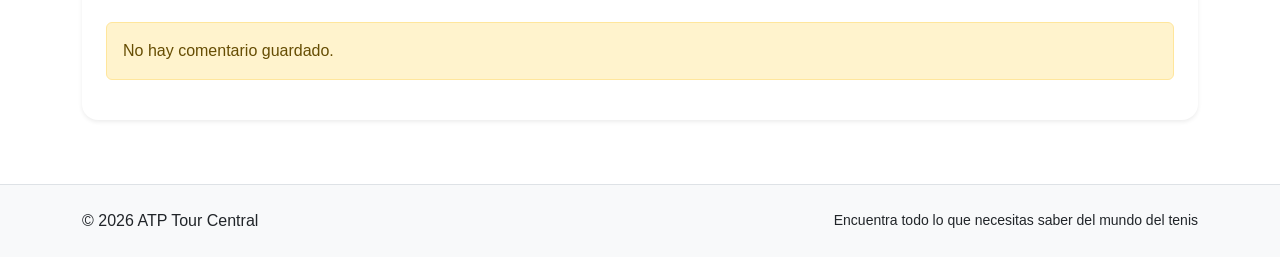
==== commit f9ee9f37: "Merge branch 'main' of https://github.com/NataliaGom/ProyectoEventosDeportivos" ====
--- a/index.html
+++ b/index.html
@@ -304,34 +304,136 @@
 				<div class="container">
 					<div class="section-heading mb-4">
 						<span class="seccion-titulos">Media</span>
-						<h2 class="section-title mb-1">Noticias ATP</h2>
+						<h2 class="section-title mb-1">Videos ATP</h2>
 						<p class="section-subtitle mb-0">
-							PONER noticias etc. 
+							Encuentras los mejores puntos históricos. 
 						</p>
 					</div>
 
+				<div class="row g-4">
+					<div class="col-12 col-md-6 col-xl-4">
+						<a href="https://www.youtube.com/watch?v=mExHw1oTP8Y" target="_blank" class="video-card-link">
+							<article class="video-card">
+								<div class="video-image-wrapper">
+									<img src="img/RF.jpg" alt="Hot shot Federer" class="video-image">
+									<div class="video-play-btn">
+										<i class="bi bi-play-fill"></i>
+									</div>
+								</div>
+								<div class="video-card-body">
+									<h3 class="video-card-title">Roger Federer | Hot Shot histórico</h3>
+								</div>
+							</article>
+						</a>
+					</div>
+
+					<div class="col-12 col-md-6 col-xl-4">
+						<a href="https://www.youtube.com/watch?v=T-GSp2Nuvrk" target="_blank" class="video-card-link">
+							<article class="video-card">
+								<div class="video-image-wrapper">
+									<img src="img/RN_100.jpg" alt="Hot shot Nadal" class="video-image">
+									<div class="video-play-btn">
+										<i class="bi bi-play-fill"></i>
+									</div>
+								</div>
+								<div class="video-card-body">
+									<h3 class="video-card-title">Rafael Nadal | Punto increíble</h3>
+								</div>
+							</article>
+						</a>
+					</div>
+
+					<div class="col-12 col-md-6 col-xl-4">
+						<a href="https://www.youtube.com/watch?v=CUCG1ylzyT4" target="_blank" class="video-card-link">
+							<article class="video-card">
+								<div class="video-image-wrapper">
+									<img src="img/ND_defense.jpg" alt="Hot shot Djokovic" class="video-image">
+									<div class="video-play-btn">
+										<i class="bi bi-play-fill"></i>
+									</div>
+								</div>
+								<div class="video-card-body">
+									<h3 class="video-card-title">Novak Djokovic | Defensa imposible</h3>
+								</div>
+							</article>
+						</a>
+					</div>
+
+					<div class="col-12 col-md-6 col-xl-4">
+						<a href="https://www.youtube.com/watch?v=URw-Z_XhlJA" target="_blank" class="video-card-link">
+							<article class="video-card">
+								<div class="video-image-wrapper">
+									<img src="img/CA_hotshot.jpg" alt="Hot shot Alcaraz" class="video-image">
+									<div class="video-play-btn">
+										<i class="bi bi-play-fill"></i>
+									</div>
+								</div>
+								<div class="video-card-body">
+									<h3 class="video-card-title">Carlos Alcaraz | Magia en la red</h3>
+								</div>
+							</article>
+						</a>
+					</div>
+
+					<div class="col-12 col-md-6 col-xl-4">
+						<a href="https://www.youtube.com/watch?v=V-Ko9E-yW5g" target="_blank" class="video-card-link">
+							<article class="video-card">
+								<div class="video-image-wrapper">
+									<img src="img/JS_silla.jpg" alt="Hot shot Sinner" class="video-image">
+									<div class="video-play-btn">
+										<i class="bi bi-play-fill"></i>
+									</div>
+								</div>
+								<div class="video-card-body">
+									<h3 class="video-card-title">Jannik Sinner | Juega en silla de ruedas con Alfie</h3>
+								</div>
+							</article>
+						</a>
+					</div>
+
+					<div class="col-12 col-md-6 col-xl-4">
+						<a href="https://www.youtube.com/watch?v=5JAj_Xri5Ug" target="_blank" class="video-card-link">
+							<article class="video-card">
+								<div class="video-image-wrapper">
+									<img src="img/Hs2025.jpg" alt="Hot shot histórico ATP" class="video-image">
+									<div class="video-play-btn">
+										<i class="bi bi-play-fill"></i>
+									</div>
+								</div>
+								<div class="video-card-body">
+									<h3 class="video-card-title">ATP Classics | Hot shots legendarios de 2025</h3>
+								</div>
+							</article>
+						</a>
+					</div>
+				</div>
+    
+					<div> 
+						<span class="slam-label">.</span>
+
+					</div>
 					<!-- Stats cards -->
 					<div class="row g-4 mb-4">
 						<div class="col-12 col-md-4">
 							<div class="stats-summary-card summary-green h-100">
-								<span class="summary-label">Ranking actual</span>
-								<h3 class="summary-value">Top 100</h3>
+								<span class="summary-label">Billie Jean King</span>
+								<h3 class="summary-value">"Pressure is a privilege"</h3>
 							</div>
 						</div>
 						<div class="col-12 col-md-4">
 							<div class="stats-summary-card summary-blue h-100">
-								<span class="summary-label">Torneos 2026</span>
-								<h3 class="summary-value">68</h3>
+								<span class="summary-label">Jimmy Connors</span>
+								<h3 class="summary-value">"I hate to lose more than I love to win." </h3>
 							</div>
 						</div>
 						<div class="col-12 col-md-4">
 							<div class="stats-summary-card summary-yellow h-100">
-								<span class="summary-label">Partidos jugados</span>
-								<h3 class="summary-value">1,247</h3>
-							</div>
-						</div>
-					</div>
-
+								<span class="summary-label">Serena Williams</span>
+								<h3 class="summary-value">"Play every point like it's your last."</h3>
+							</div>
+						</div>
+					</div>
+					
 					<!-- Grand Slams -->
 					<div class="col-12">
 						<div class="card border-0 shadow-sm rounded-4">
--- a/css/styles.css
+++ b/css/styles.css
@@ -491,4 +491,101 @@
 
 #load-more-btn:hover i {
     transform: scale(1.1);
+}
+
+/* ========================================= */
+/*              SECCIÓN VIDEOS               */
+/* ========================================= */
+
+/* Quita subrayado del link */
+.video-card-link {
+    text-decoration: none;
+    color: inherit;
+    display: block;
+}
+
+/* CARD */
+.video-card {
+    background-color: #ffffff;
+    border-radius: 1rem;
+    overflow: hidden;
+    height: 100%;
+    transition: transform 0.2s ease, box-shadow 0.2s ease;
+}
+
+/* Hover bonito */
+.video-card:hover {
+    transform: translateY(-4px);
+    box-shadow: 0 10px 20px rgba(0, 0, 0, 0.08);
+}
+
+/* IMAGEN */
+.video-image-wrapper {
+    position: relative;
+    overflow: hidden;
+}
+
+.video-image {
+    width: 100%;
+    height: 190px;
+    object-fit: cover;
+    display: block;
+    transition: transform 0.3s ease;
+}
+
+/* zoom leve al hover */
+.video-card:hover .video-image {
+    transform: scale(1.05);
+}
+
+/* BOTÓN PLAY */
+.video-play-btn {
+    position: absolute;
+    top: 50%;
+    left: 50%;
+    transform: translate(-50%, -50%);
+    
+    width: 55px;
+    height: 55px;
+    
+    border-radius: 50%;
+    border: 2px solid white;
+    background: rgba(0, 0, 0, 0.25);
+    
+    display: flex;
+    align-items: center;
+    justify-content: center;
+    
+    color: white;
+    font-size: 1.4rem;
+    
+    transition: all 0.2s ease;
+}
+
+/* efecto hover del botón */
+.video-card:hover .video-play-btn {
+    background: rgba(0, 0, 0, 0.45);
+    transform: translate(-50%, -50%) scale(1.1);
+}
+
+/* tetxp */
+.video-card-body {
+    padding: 1rem;
+}
+
+.video-card-title {
+    font-size: 1rem;
+    font-weight: 600;
+    line-height: 1.4;
+    margin: 0;
+    color: #0b1b4d;
+}
+
+/* MODO OSCURO */
+[data-bs-theme="dark"] .video-card {
+    background-color: #1f1f1f;
+}
+
+[data-bs-theme="dark"] .video-card-title {
+    color: #f1f3f5;
 }
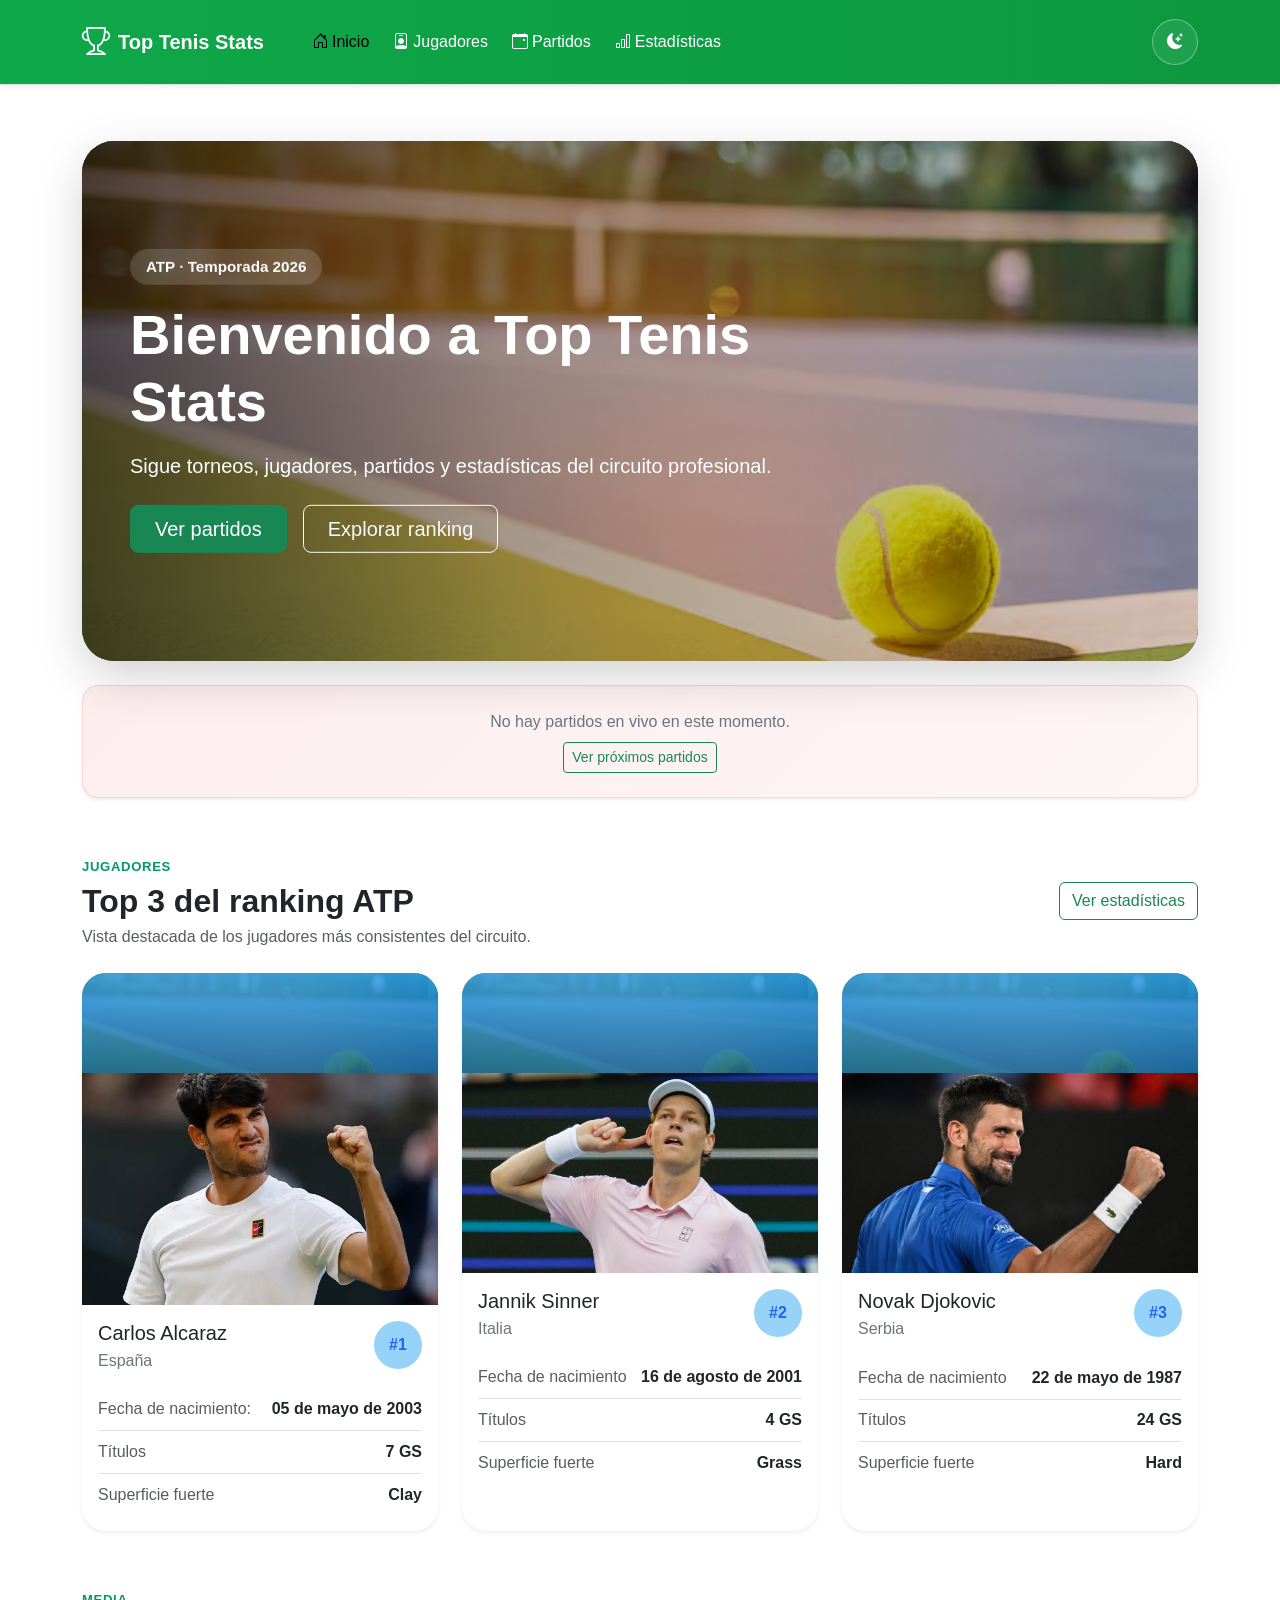
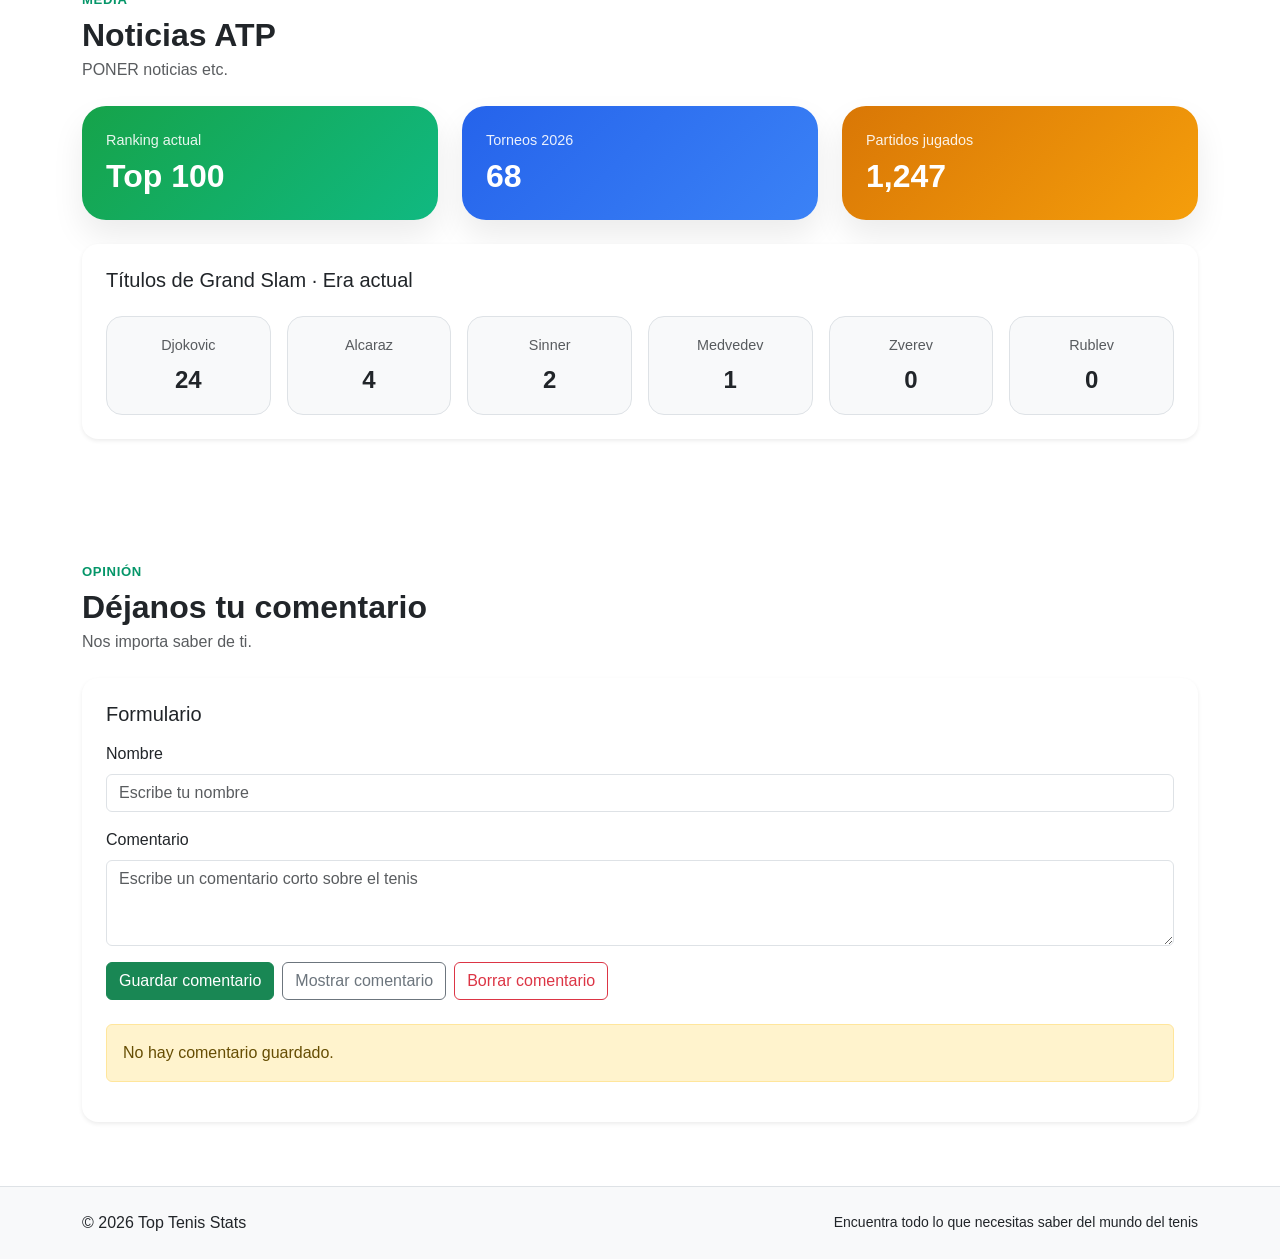
==== commit 315e37f7: "Segunda correción de nombres" ====
--- a/index.html
+++ b/index.html
@@ -111,7 +111,7 @@
 								<span class="badge rounded-pill recuadro-badge mb-3">
 									ATP · Temporada 2026
 								</span>
-								<h1 class="display-4 fw-bold mb-3">Bienvenido a ATP Tour Central</h1>
+								<h1 class="display-4 fw-bold mb-3">Bienvenido a Top Tenis Stats</h1>
 								<p class="lead mb-4 recuadro-text">
 									Sigue torneos, jugadores, partidos y estadísticas del circuito
 									profesional.
@@ -304,136 +304,34 @@
 				<div class="container">
 					<div class="section-heading mb-4">
 						<span class="seccion-titulos">Media</span>
-						<h2 class="section-title mb-1">Videos ATP</h2>
+						<h2 class="section-title mb-1">Noticias ATP</h2>
 						<p class="section-subtitle mb-0">
-							Encuentras los mejores puntos históricos. 
+							PONER noticias etc. 
 						</p>
 					</div>
 
-				<div class="row g-4">
-					<div class="col-12 col-md-6 col-xl-4">
-						<a href="https://www.youtube.com/watch?v=mExHw1oTP8Y" target="_blank" class="video-card-link">
-							<article class="video-card">
-								<div class="video-image-wrapper">
-									<img src="img/RF.jpg" alt="Hot shot Federer" class="video-image">
-									<div class="video-play-btn">
-										<i class="bi bi-play-fill"></i>
-									</div>
-								</div>
-								<div class="video-card-body">
-									<h3 class="video-card-title">Roger Federer | Hot Shot histórico</h3>
-								</div>
-							</article>
-						</a>
-					</div>
-
-					<div class="col-12 col-md-6 col-xl-4">
-						<a href="https://www.youtube.com/watch?v=T-GSp2Nuvrk" target="_blank" class="video-card-link">
-							<article class="video-card">
-								<div class="video-image-wrapper">
-									<img src="img/RN_100.jpg" alt="Hot shot Nadal" class="video-image">
-									<div class="video-play-btn">
-										<i class="bi bi-play-fill"></i>
-									</div>
-								</div>
-								<div class="video-card-body">
-									<h3 class="video-card-title">Rafael Nadal | Punto increíble</h3>
-								</div>
-							</article>
-						</a>
-					</div>
-
-					<div class="col-12 col-md-6 col-xl-4">
-						<a href="https://www.youtube.com/watch?v=CUCG1ylzyT4" target="_blank" class="video-card-link">
-							<article class="video-card">
-								<div class="video-image-wrapper">
-									<img src="img/ND_defense.jpg" alt="Hot shot Djokovic" class="video-image">
-									<div class="video-play-btn">
-										<i class="bi bi-play-fill"></i>
-									</div>
-								</div>
-								<div class="video-card-body">
-									<h3 class="video-card-title">Novak Djokovic | Defensa imposible</h3>
-								</div>
-							</article>
-						</a>
-					</div>
-
-					<div class="col-12 col-md-6 col-xl-4">
-						<a href="https://www.youtube.com/watch?v=URw-Z_XhlJA" target="_blank" class="video-card-link">
-							<article class="video-card">
-								<div class="video-image-wrapper">
-									<img src="img/CA_hotshot.jpg" alt="Hot shot Alcaraz" class="video-image">
-									<div class="video-play-btn">
-										<i class="bi bi-play-fill"></i>
-									</div>
-								</div>
-								<div class="video-card-body">
-									<h3 class="video-card-title">Carlos Alcaraz | Magia en la red</h3>
-								</div>
-							</article>
-						</a>
-					</div>
-
-					<div class="col-12 col-md-6 col-xl-4">
-						<a href="https://www.youtube.com/watch?v=V-Ko9E-yW5g" target="_blank" class="video-card-link">
-							<article class="video-card">
-								<div class="video-image-wrapper">
-									<img src="img/JS_silla.jpg" alt="Hot shot Sinner" class="video-image">
-									<div class="video-play-btn">
-										<i class="bi bi-play-fill"></i>
-									</div>
-								</div>
-								<div class="video-card-body">
-									<h3 class="video-card-title">Jannik Sinner | Juega en silla de ruedas con Alfie</h3>
-								</div>
-							</article>
-						</a>
-					</div>
-
-					<div class="col-12 col-md-6 col-xl-4">
-						<a href="https://www.youtube.com/watch?v=5JAj_Xri5Ug" target="_blank" class="video-card-link">
-							<article class="video-card">
-								<div class="video-image-wrapper">
-									<img src="img/Hs2025.jpg" alt="Hot shot histórico ATP" class="video-image">
-									<div class="video-play-btn">
-										<i class="bi bi-play-fill"></i>
-									</div>
-								</div>
-								<div class="video-card-body">
-									<h3 class="video-card-title">ATP Classics | Hot shots legendarios de 2025</h3>
-								</div>
-							</article>
-						</a>
-					</div>
-				</div>
-    
-					<div> 
-						<span class="slam-label">.</span>
-
-					</div>
 					<!-- Stats cards -->
 					<div class="row g-4 mb-4">
 						<div class="col-12 col-md-4">
 							<div class="stats-summary-card summary-green h-100">
-								<span class="summary-label">Billie Jean King</span>
-								<h3 class="summary-value">"Pressure is a privilege"</h3>
+								<span class="summary-label">Ranking actual</span>
+								<h3 class="summary-value">Top 100</h3>
 							</div>
 						</div>
 						<div class="col-12 col-md-4">
 							<div class="stats-summary-card summary-blue h-100">
-								<span class="summary-label">Jimmy Connors</span>
-								<h3 class="summary-value">"I hate to lose more than I love to win." </h3>
+								<span class="summary-label">Torneos 2026</span>
+								<h3 class="summary-value">68</h3>
 							</div>
 						</div>
 						<div class="col-12 col-md-4">
 							<div class="stats-summary-card summary-yellow h-100">
-								<span class="summary-label">Serena Williams</span>
-								<h3 class="summary-value">"Play every point like it's your last."</h3>
-							</div>
-						</div>
-					</div>
-					
+								<span class="summary-label">Partidos jugados</span>
+								<h3 class="summary-value">1,247</h3>
+							</div>
+						</div>
+					</div>
+
 					<!-- Grand Slams -->
 					<div class="col-12">
 						<div class="card border-0 shadow-sm rounded-4">
@@ -565,7 +463,7 @@
 			<div class="container">
 				<div
 					class="d-flex flex-column flex-md-row justify-content-between align-items-md-center gap-2">
-					<p class="mb-0">© 2026 ATP Tour Central</p>
+					<p class="mb-0">© 2026 Top Tenis Stats</p>
 					<p class="mb-0 small">
 						Encuentra todo lo que necesitas saber del mundo del tenis
 					</p>
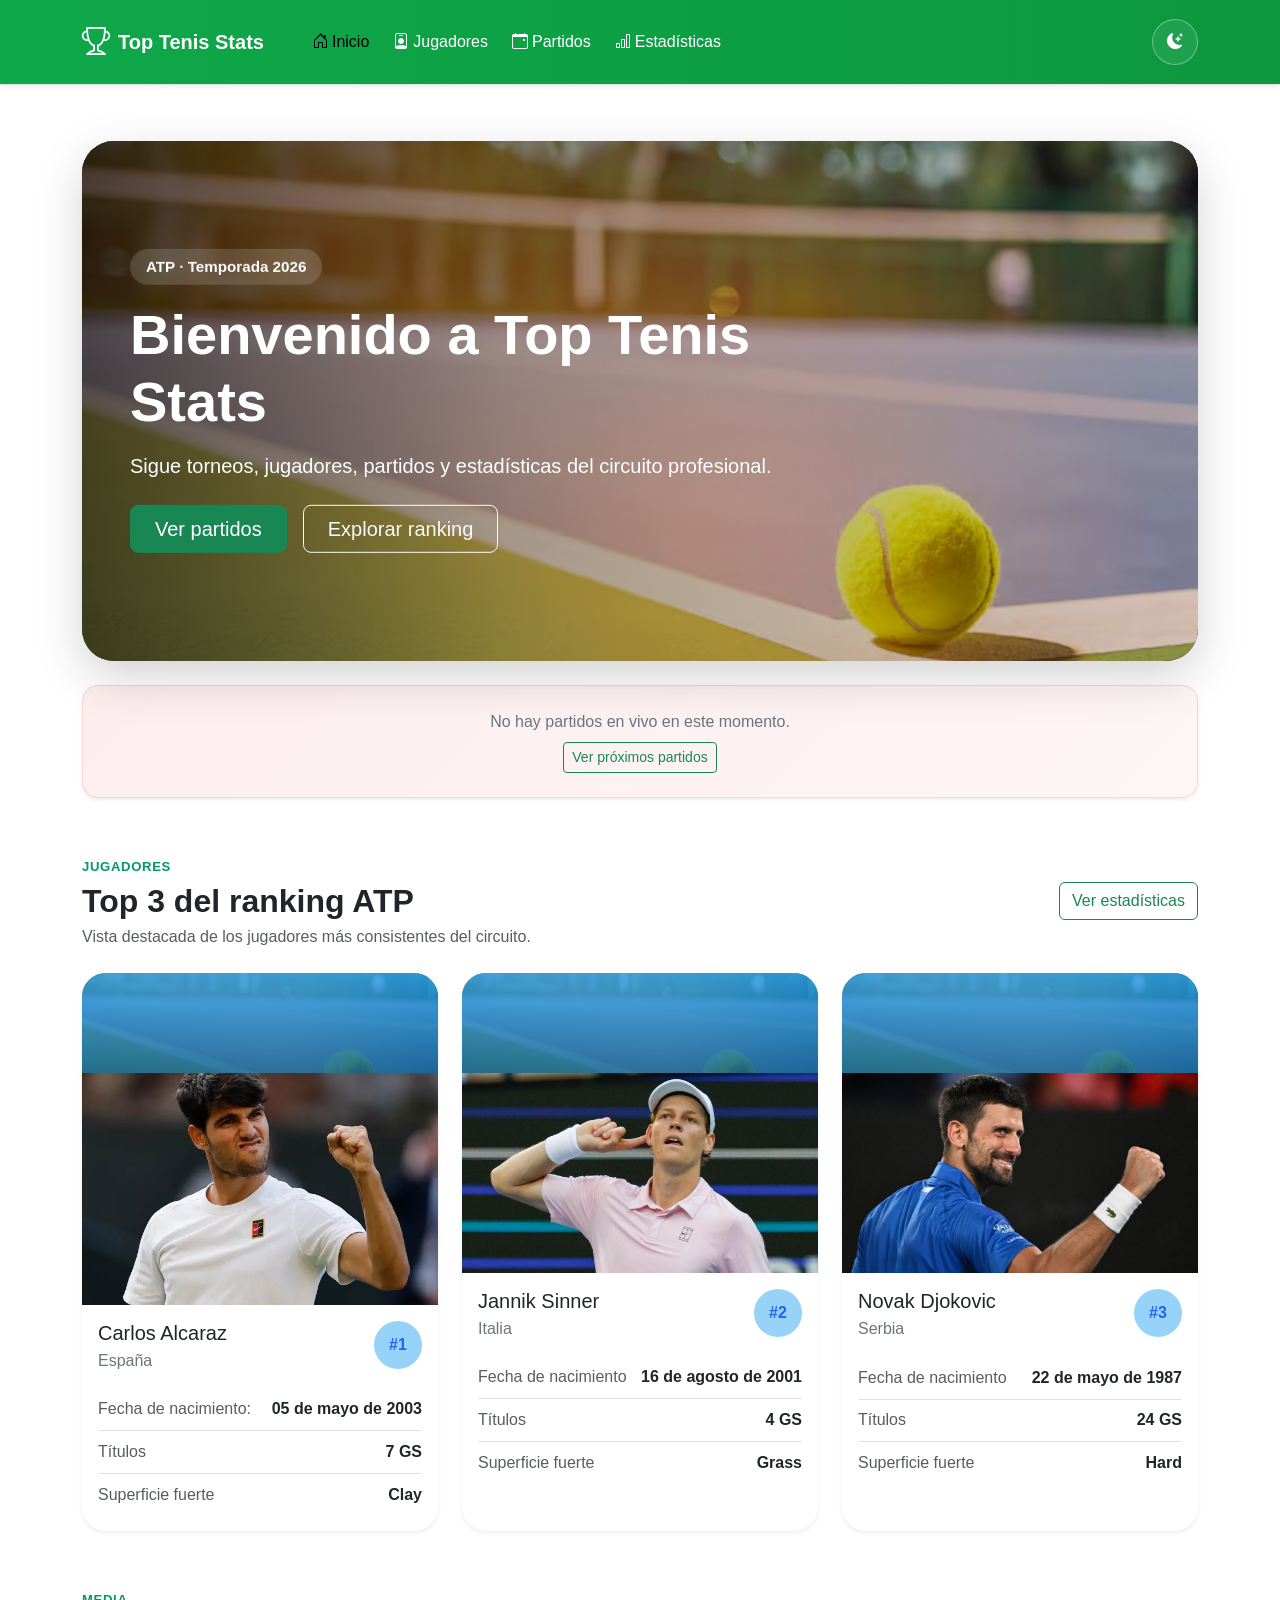
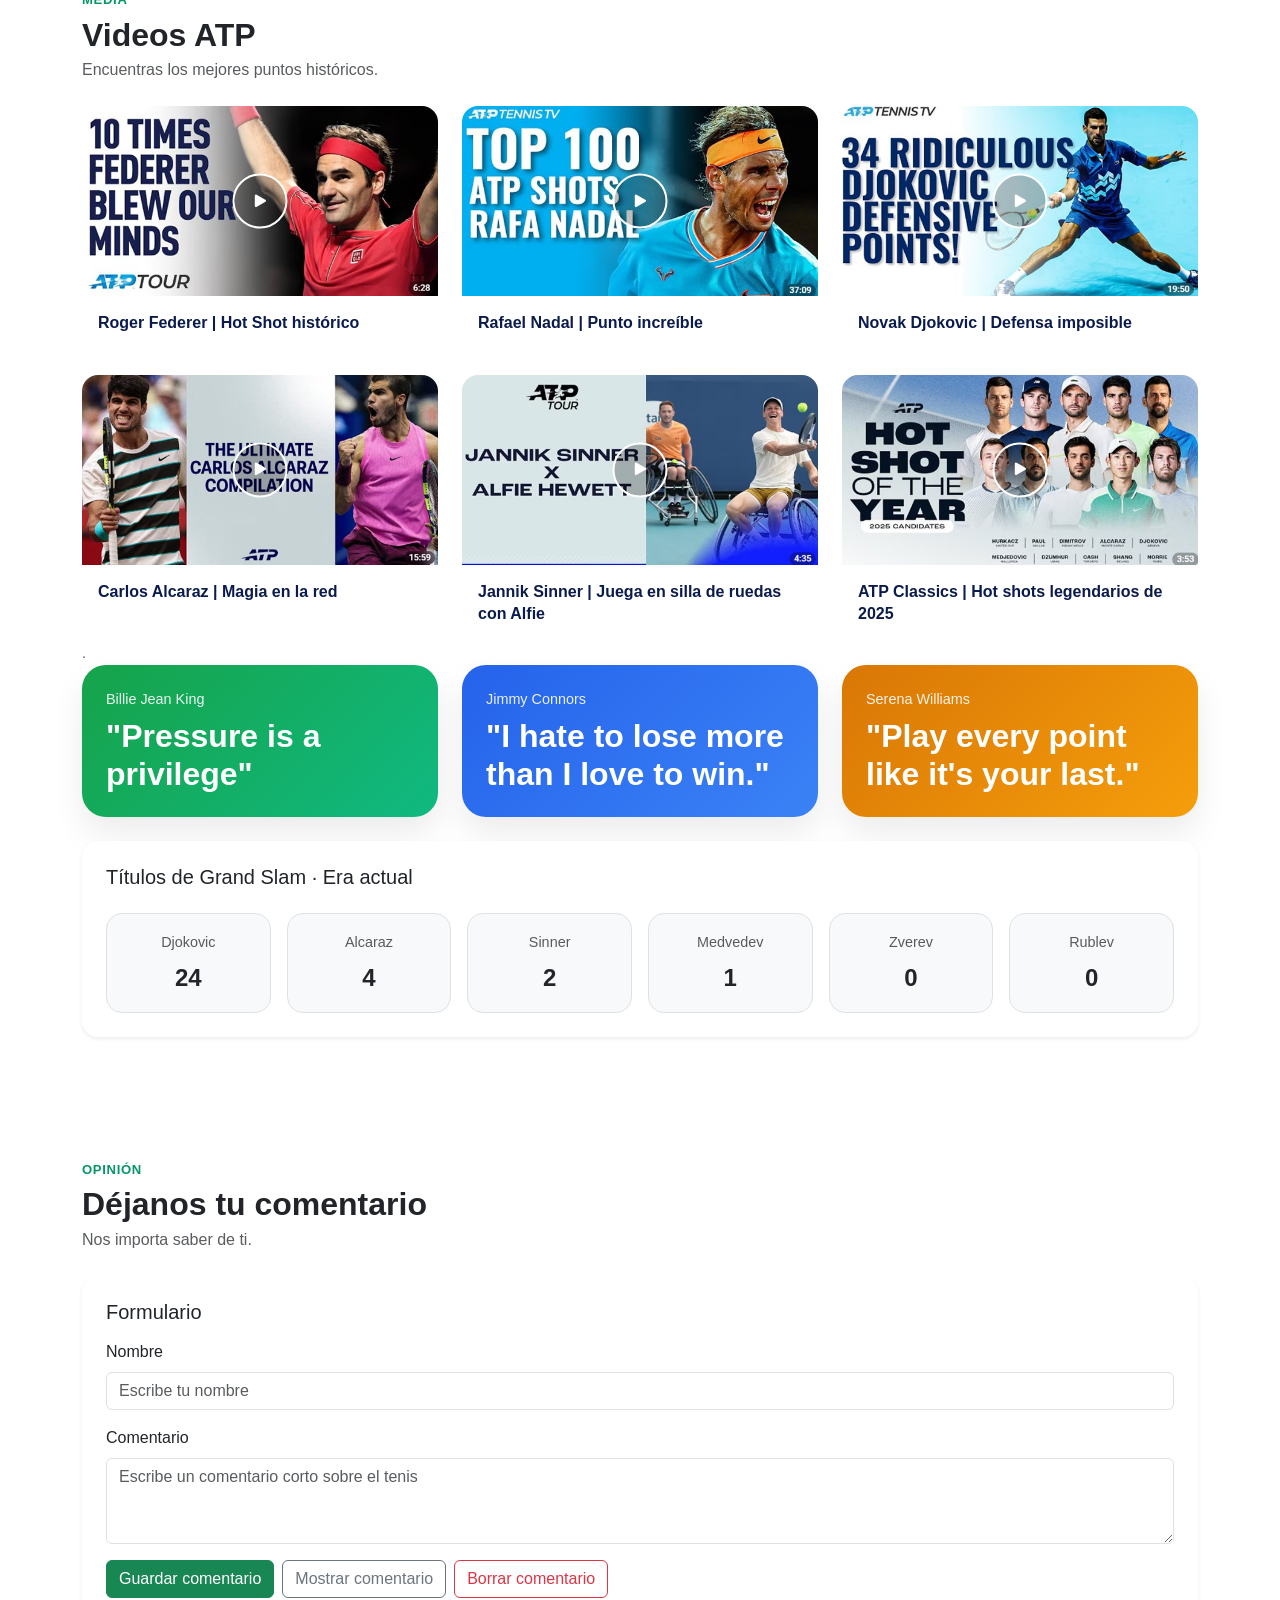
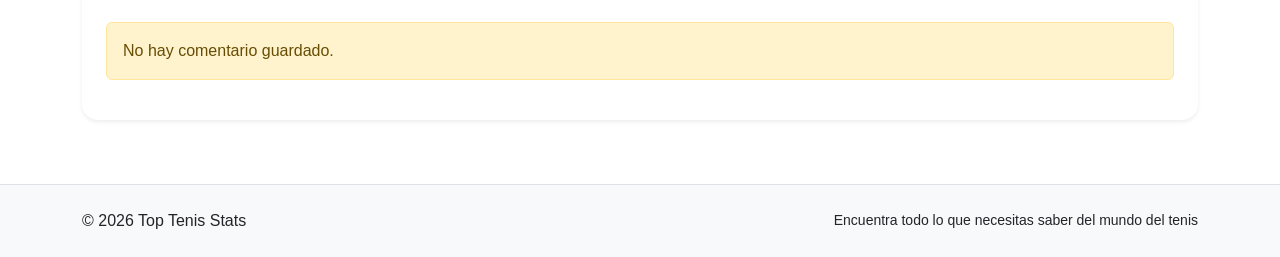
==== commit bd4cb005: "Merge pull request #14 from NataliaGom/soloSingles Cambi en partidos a solo singles" ====
--- a/index.html
+++ b/index.html
@@ -304,34 +304,136 @@
 				<div class="container">
 					<div class="section-heading mb-4">
 						<span class="seccion-titulos">Media</span>
-						<h2 class="section-title mb-1">Noticias ATP</h2>
+						<h2 class="section-title mb-1">Videos ATP</h2>
 						<p class="section-subtitle mb-0">
-							PONER noticias etc. 
+							Encuentras los mejores puntos históricos. 
 						</p>
 					</div>
 
+				<div class="row g-4">
+					<div class="col-12 col-md-6 col-xl-4">
+						<a href="https://www.youtube.com/watch?v=mExHw1oTP8Y" target="_blank" class="video-card-link">
+							<article class="video-card">
+								<div class="video-image-wrapper">
+									<img src="img/RF.jpg" alt="Hot shot Federer" class="video-image">
+									<div class="video-play-btn">
+										<i class="bi bi-play-fill"></i>
+									</div>
+								</div>
+								<div class="video-card-body">
+									<h3 class="video-card-title">Roger Federer | Hot Shot histórico</h3>
+								</div>
+							</article>
+						</a>
+					</div>
+
+					<div class="col-12 col-md-6 col-xl-4">
+						<a href="https://www.youtube.com/watch?v=T-GSp2Nuvrk" target="_blank" class="video-card-link">
+							<article class="video-card">
+								<div class="video-image-wrapper">
+									<img src="img/RN_100.jpg" alt="Hot shot Nadal" class="video-image">
+									<div class="video-play-btn">
+										<i class="bi bi-play-fill"></i>
+									</div>
+								</div>
+								<div class="video-card-body">
+									<h3 class="video-card-title">Rafael Nadal | Punto increíble</h3>
+								</div>
+							</article>
+						</a>
+					</div>
+
+					<div class="col-12 col-md-6 col-xl-4">
+						<a href="https://www.youtube.com/watch?v=CUCG1ylzyT4" target="_blank" class="video-card-link">
+							<article class="video-card">
+								<div class="video-image-wrapper">
+									<img src="img/ND_defense.jpg" alt="Hot shot Djokovic" class="video-image">
+									<div class="video-play-btn">
+										<i class="bi bi-play-fill"></i>
+									</div>
+								</div>
+								<div class="video-card-body">
+									<h3 class="video-card-title">Novak Djokovic | Defensa imposible</h3>
+								</div>
+							</article>
+						</a>
+					</div>
+
+					<div class="col-12 col-md-6 col-xl-4">
+						<a href="https://www.youtube.com/watch?v=URw-Z_XhlJA" target="_blank" class="video-card-link">
+							<article class="video-card">
+								<div class="video-image-wrapper">
+									<img src="img/CA_hotshot.jpg" alt="Hot shot Alcaraz" class="video-image">
+									<div class="video-play-btn">
+										<i class="bi bi-play-fill"></i>
+									</div>
+								</div>
+								<div class="video-card-body">
+									<h3 class="video-card-title">Carlos Alcaraz | Magia en la red</h3>
+								</div>
+							</article>
+						</a>
+					</div>
+
+					<div class="col-12 col-md-6 col-xl-4">
+						<a href="https://www.youtube.com/watch?v=V-Ko9E-yW5g" target="_blank" class="video-card-link">
+							<article class="video-card">
+								<div class="video-image-wrapper">
+									<img src="img/JS_silla.jpg" alt="Hot shot Sinner" class="video-image">
+									<div class="video-play-btn">
+										<i class="bi bi-play-fill"></i>
+									</div>
+								</div>
+								<div class="video-card-body">
+									<h3 class="video-card-title">Jannik Sinner | Juega en silla de ruedas con Alfie</h3>
+								</div>
+							</article>
+						</a>
+					</div>
+
+					<div class="col-12 col-md-6 col-xl-4">
+						<a href="https://www.youtube.com/watch?v=5JAj_Xri5Ug" target="_blank" class="video-card-link">
+							<article class="video-card">
+								<div class="video-image-wrapper">
+									<img src="img/Hs2025.jpg" alt="Hot shot histórico ATP" class="video-image">
+									<div class="video-play-btn">
+										<i class="bi bi-play-fill"></i>
+									</div>
+								</div>
+								<div class="video-card-body">
+									<h3 class="video-card-title">ATP Classics | Hot shots legendarios de 2025</h3>
+								</div>
+							</article>
+						</a>
+					</div>
+				</div>
+    
+					<div> 
+						<span class="slam-label">.</span>
+
+					</div>
 					<!-- Stats cards -->
 					<div class="row g-4 mb-4">
 						<div class="col-12 col-md-4">
 							<div class="stats-summary-card summary-green h-100">
-								<span class="summary-label">Ranking actual</span>
-								<h3 class="summary-value">Top 100</h3>
+								<span class="summary-label">Billie Jean King</span>
+								<h3 class="summary-value">"Pressure is a privilege"</h3>
 							</div>
 						</div>
 						<div class="col-12 col-md-4">
 							<div class="stats-summary-card summary-blue h-100">
-								<span class="summary-label">Torneos 2026</span>
-								<h3 class="summary-value">68</h3>
+								<span class="summary-label">Jimmy Connors</span>
+								<h3 class="summary-value">"I hate to lose more than I love to win." </h3>
 							</div>
 						</div>
 						<div class="col-12 col-md-4">
 							<div class="stats-summary-card summary-yellow h-100">
-								<span class="summary-label">Partidos jugados</span>
-								<h3 class="summary-value">1,247</h3>
-							</div>
-						</div>
-					</div>
-
+								<span class="summary-label">Serena Williams</span>
+								<h3 class="summary-value">"Play every point like it's your last."</h3>
+							</div>
+						</div>
+					</div>
+					
 					<!-- Grand Slams -->
 					<div class="col-12">
 						<div class="card border-0 shadow-sm rounded-4">
